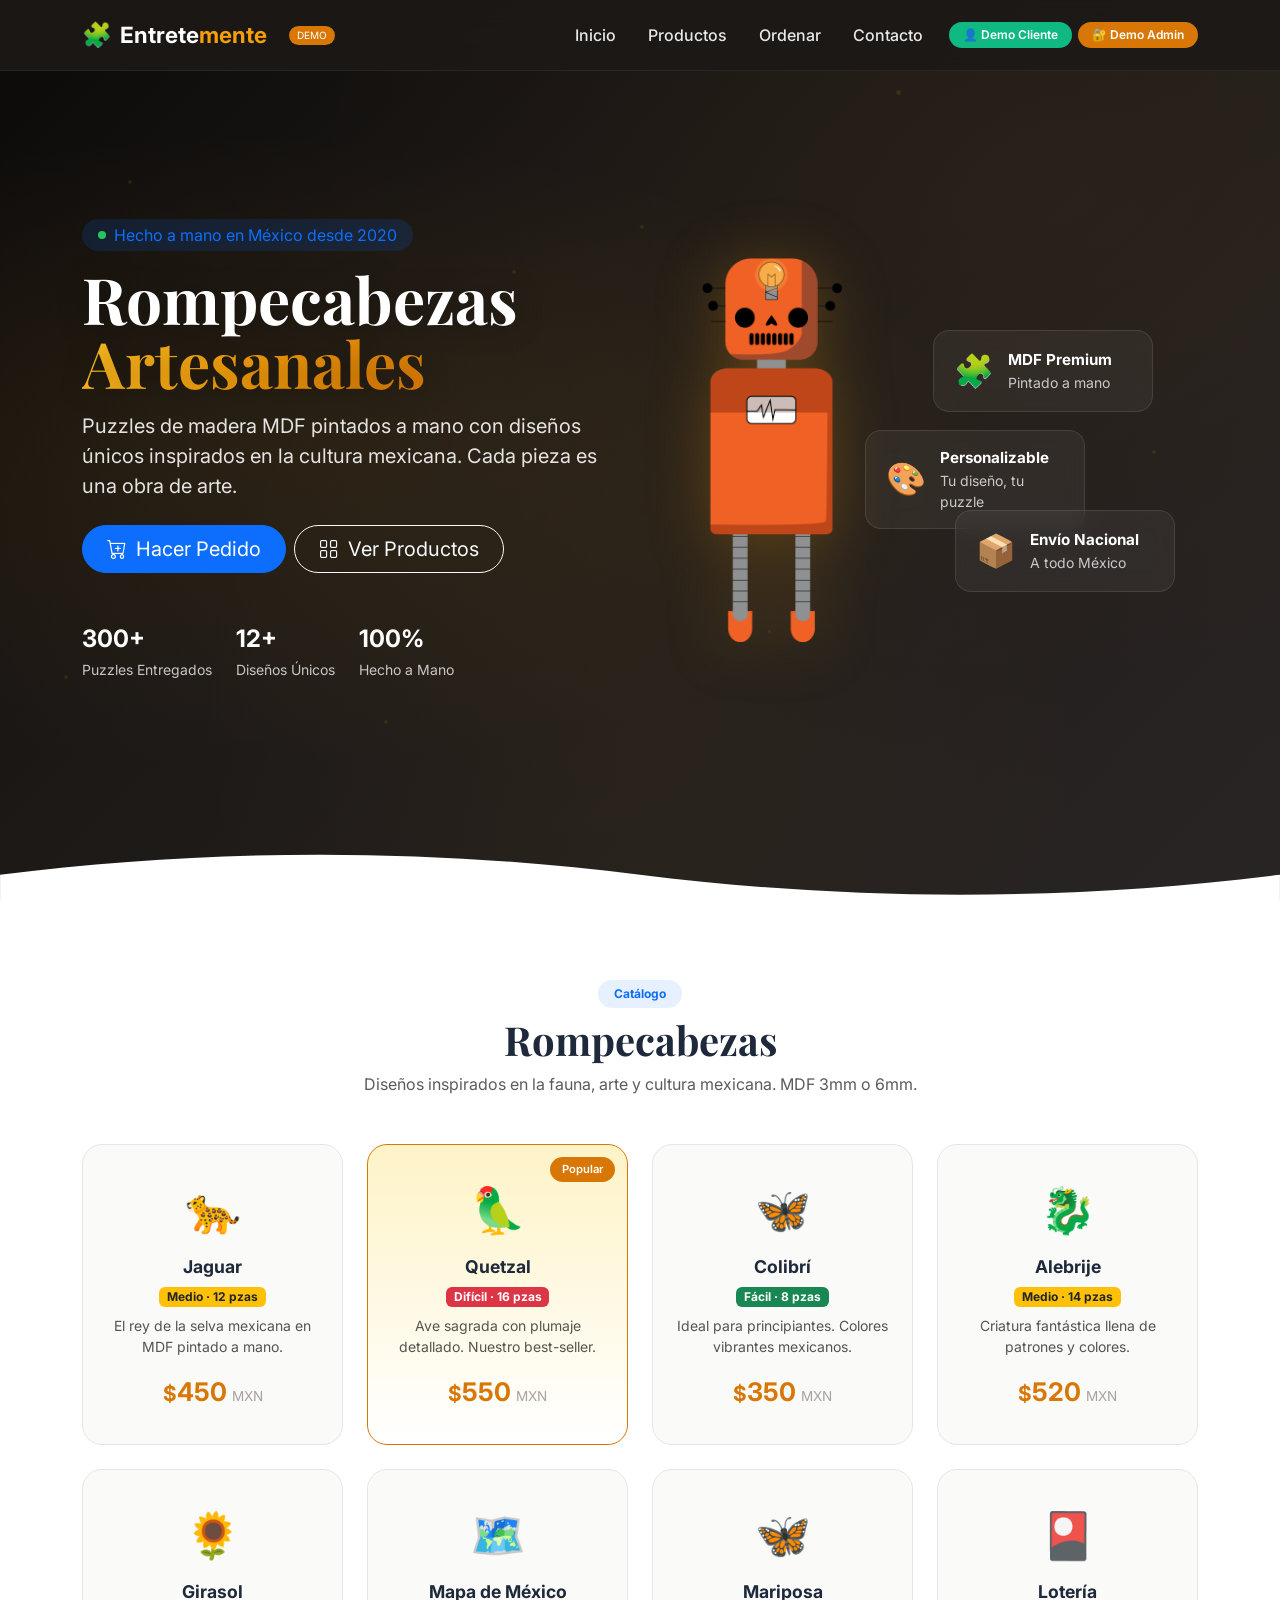
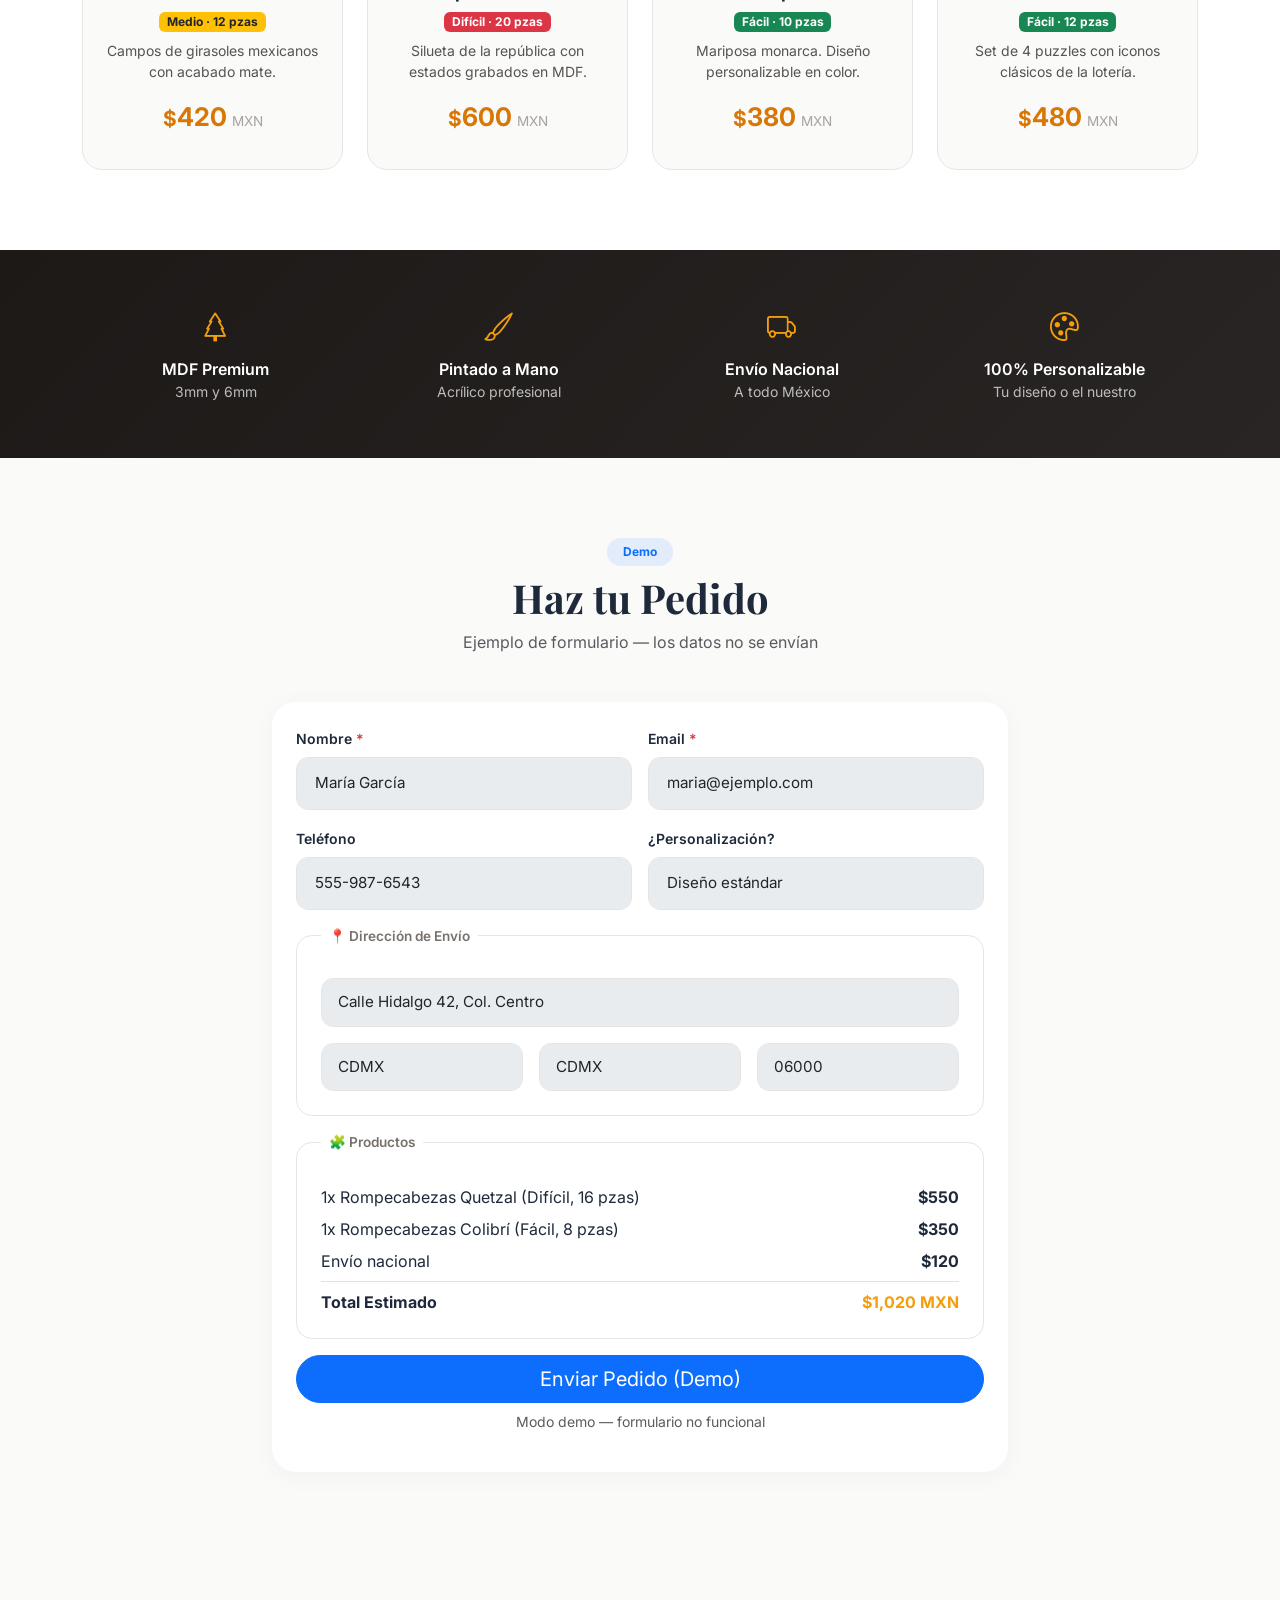
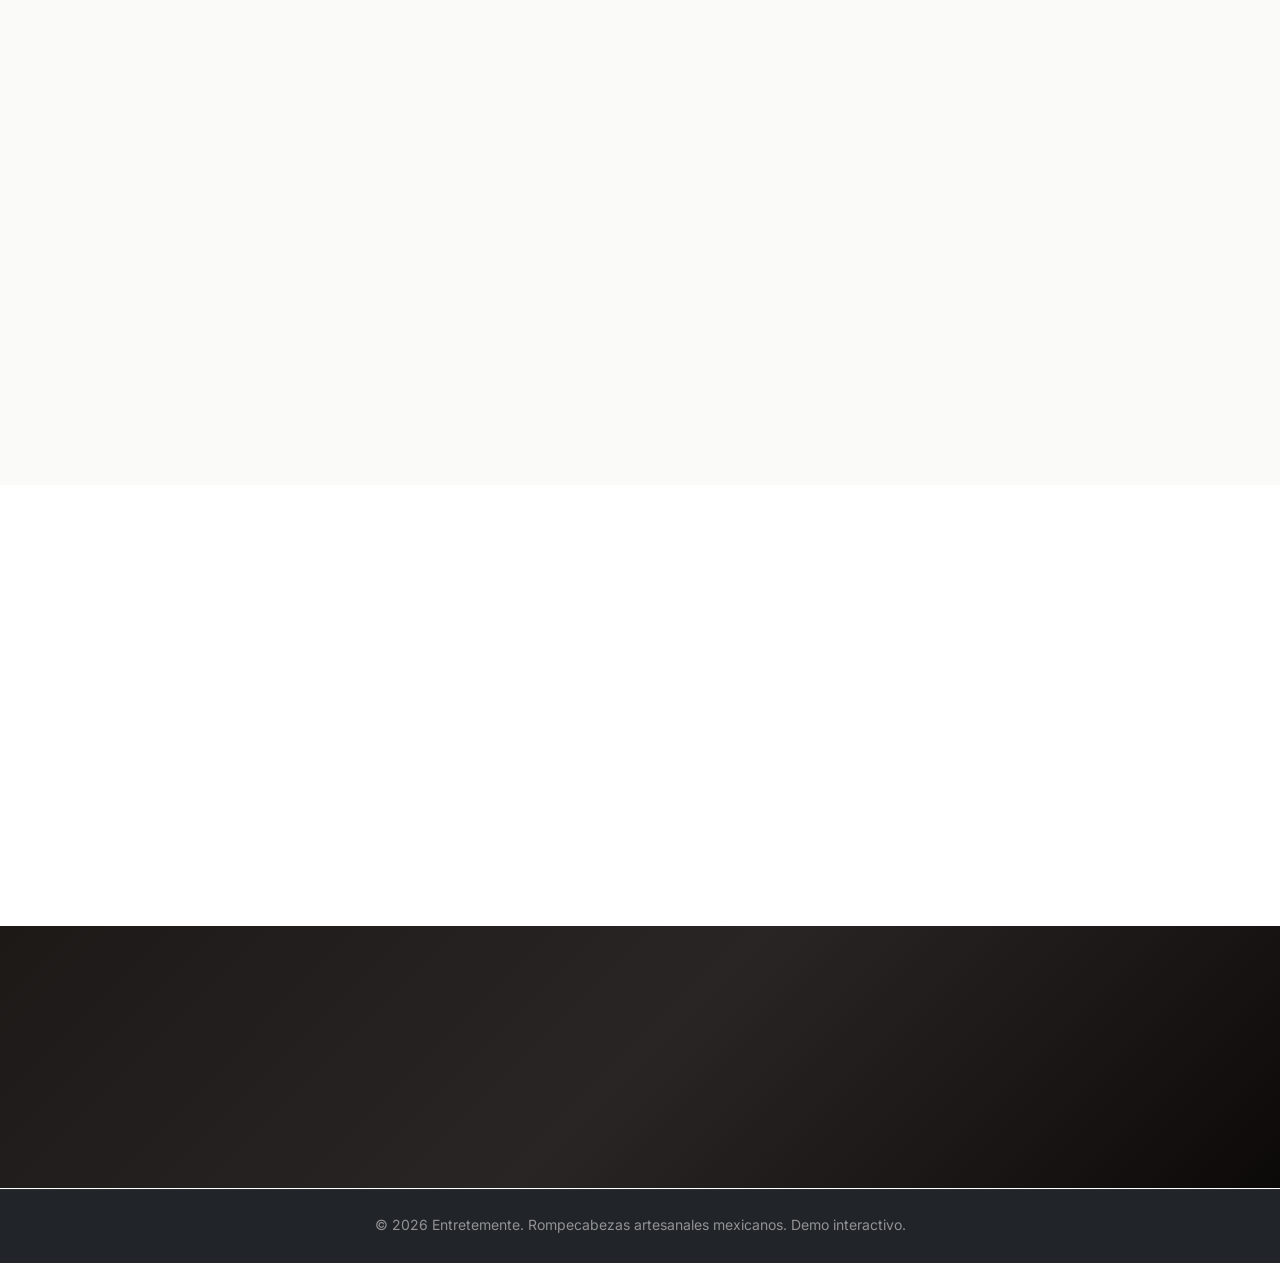
==== rafa-ecommerce/index.html @ 34a03cff "feat: add TonerPro + Entretemente static demos for client showcase" ====
<!DOCTYPE html>
<html lang="es">
<head>
  <meta charset="UTF-8">
  <meta name="viewport" content="width=device-width, initial-scale=1.0">
  <title>Entretemente — Rompecabezas Artesanales | Demo</title>
  <link rel="preconnect" href="https://fonts.googleapis.com">
  <link href="https://fonts.googleapis.com/css2?family=Inter:opsz@14..32&family=Playfair+Display:ital,wght@0,600;0,700;1,500&display=swap" rel="stylesheet">
  <link href="https://cdn.jsdelivr.net/npm/bootstrap@5.3.3/dist/css/bootstrap.min.css" rel="stylesheet">
  <link href="https://cdn.jsdelivr.net/npm/bootstrap-icons@1.11.3/font/bootstrap-icons.css" rel="stylesheet">
  <link rel="stylesheet" href="style.css">
  <style>
    .demo-btns { display: flex; gap: 6px; align-items: center; }
    .demo-btn { border: none; border-radius: 20px; padding: 4px 14px; font-size: 12px; font-weight: 600; cursor: pointer; transition: 0.2s; color: #fff; }
    .demo-btn-client { background: #10b981; } .demo-btn-client:hover { background: #059669; }
    .demo-btn-admin { background: #d97706; } .demo-btn-admin:hover { background: #b45309; }
    .demo-btn-out { background: #ef4444; } .demo-btn-out:hover { background: #dc2626; }
    #adminPanel { display: none; background: #292524; color: #e7e5e4; }
    body.show-admin #adminPanel { display: block; }
    body.show-admin .hero-section, body.show-admin .section-products, body.show-admin .features-banner,
    body.show-admin .section-order, body.show-admin .section-testimonials, body.show-admin .section-contact,
    body.show-admin .cta-banner { display: none; }
    .admin-stat { background: #1c1917; border-radius: 12px; padding: 20px; border: 1px solid #44403c; }
    .admin-stat .val { font-size: 24px; font-weight: 700; }
    .admin-stat .lbl { color: #a8a29e; font-size: 13px; }
    .demo-badge { background: #d97706; color: #fff; font-size: 10px; padding: 2px 8px; border-radius: 10px; margin-left: 6px; }
  </style>
</head>
<body>

<!-- ===== NAVBAR ===== -->
<nav class="navbar navbar-expand-lg navbar-dark fixed-top" id="mainNav">
  <div class="container">
    <a class="navbar-brand fw-bold fs-4 d-flex align-items-center gap-2" href="#home">
      <span class="brand-icon">🧩</span>
      <span class="brand-text">Entrete<span class="text-accent">mente</span></span>
    </a>
    <span class="demo-badge">DEMO</span>
    <button class="navbar-toggler border-0" type="button" data-bs-toggle="collapse" data-bs-target="#navMenu">
      <span class="navbar-toggler-icon"></span>
    </button>
    <div class="collapse navbar-collapse" id="navMenu">
      <ul class="navbar-nav ms-auto align-items-lg-center gap-1">
        <li class="nav-item"><a class="nav-link nav-link-custom" href="#home">Inicio</a></li>
        <li class="nav-item"><a class="nav-link nav-link-custom" href="#products">Productos</a></li>
        <li class="nav-item"><a class="nav-link nav-link-custom" href="#order">Ordenar</a></li>
        <li class="nav-item"><a class="nav-link nav-link-custom" href="#contact">Contacto</a></li>
        <li class="nav-item ms-lg-2">
          <div class="demo-btns" id="demoButtons">
            <button class="demo-btn demo-btn-client" onclick="loginDemo('cliente')">👤 Demo Cliente</button>
            <button class="demo-btn demo-btn-admin" onclick="loginDemo('admin')">🔐 Demo Admin</button>
          </div>
          <button class="demo-btn demo-btn-out d-none" id="logoutBtn" onclick="logoutDemo()">✕ Salir</button>
        </li>
      </ul>
    </div>
  </div>
</nav>

<!-- ===== HERO ===== -->
<section id="home" class="hero-section">
  <div class="hero-bg"><div class="hero-particles"><span></span><span></span><span></span><span></span><span></span><span></span><span></span><span></span><span></span><span></span></div></div>
  <div class="container position-relative" style="z-index:2;">
    <div class="row min-vh-100 align-items-center">
      <div class="col-lg-7 hero-text-col">
        <span class="badge bg-primary bg-opacity-15 text-primary rounded-pill px-3 py-2 mb-3 fs-6 fw-normal d-inline-flex align-items-center gap-2">
          <span class="hero-badge-dot"></span> Hecho a mano en México desde 2020
        </span>
        <h1 class="display-3 fw-bold lh-1 mb-3 hero-title">
          Rompecabezas<br>
          <span class="hero-highlight">Artesanales</span>
        </h1>
        <p class="fs-5 text-white-70 mb-4 col-lg-10 px-0 hero-sub">
          Puzzles de madera MDF pintados a mano con diseños únicos inspirados en la cultura mexicana. Cada pieza es una obra de arte.
        </p>
        <div class="d-flex flex-wrap gap-2">
          <a href="#order" class="btn btn-primary btn-lg rounded-pill px-4"><i class="bi bi-cart-plus me-1"></i> Hacer Pedido</a>
          <a href="#products" class="btn btn-outline-light btn-lg rounded-pill px-4"><i class="bi bi-grid me-1"></i> Ver Productos</a>
        </div>
        <div class="d-flex gap-4 mt-5 hero-stats">
          <div><span class="fw-bold fs-4 text-white">300+</span><br><span class="text-white-50 small">Puzzles Entregados</span></div>
          <div><span class="fw-bold fs-4 text-white">12+</span><br><span class="text-white-50 small">Diseños Únicos</span></div>
          <div><span class="fw-bold fs-4 text-white">100%</span><br><span class="text-white-50 small">Hecho a Mano</span></div>
        </div>
      </div>
      <div class="col-lg-5 d-none d-lg-block hero-visual-col">
        <div class="hero-visual">
          <div class="hero-card hero-card-1"><div class="hero-card-icon">🧩</div><div class="hero-card-text"><div class="fw-bold">MDF Premium</div><div class="small text-white-50">Pintado a mano</div></div></div>
          <div class="hero-card hero-card-2"><div class="hero-card-icon">🎨</div><div class="hero-card-text"><div class="fw-bold">Personalizable</div><div class="small text-white-50">Tu diseño, tu puzzle</div></div></div>
          <div class="hero-card hero-card-3"><div class="hero-card-icon">📦</div><div class="hero-card-text"><div class="fw-bold">Envío Nacional</div><div class="small text-white-50">A todo México</div></div></div>
          <div class="hero-mascot" id="heroMascot">
            <img src="mascot.png" alt="Mascot Entretemente" class="mascot-img">
          </div>
        </div>
      </div>
    </div>
  </div>
  <div class="hero-wave"><svg viewBox="0 0 1440 60" fill="none"><path d="M0 60V30C240 0 480 0 720 30C960 60 1200 60 1440 30V60H0Z" fill="white"/></svg></div>
</section>

<!-- ===== PRODUCTS ===== -->
<section id="products" class="section-products">
  <div class="container">
    <div class="text-center mb-5">
      <span class="badge bg-primary bg-opacity-10 text-primary rounded-pill px-3 py-2 mb-2">Catálogo</span>
      <h2 class="display-6 fw-bold">Rompecabezas</h2>
      <p class="text-muted col-lg-6 mx-auto">Diseños inspirados en la fauna, arte y cultura mexicana. MDF 3mm o 6mm.</p>
    </div>
    <div class="row g-4">
      <div class="col-sm-6 col-lg-3"><div class="product-card"><div class="product-icon-wrap">🐆</div><h5>Jaguar</h5><span class="badge bg-warning text-dark mb-2">Medio · 12 pzas</span><p class="text-muted small">El rey de la selva mexicana en MDF pintado a mano.</p><div class="product-price">$<span class="product-price-value">450</span> <span class="product-price-unit">MXN</span></div></div></div>
      <div class="col-sm-6 col-lg-3"><div class="product-card product-card-featured"><div class="product-badge-featured">Popular</div><div class="product-icon-wrap">🦜</div><h5>Quetzal</h5><span class="badge bg-danger mb-2">Difícil · 16 pzas</span><p class="text-muted small">Ave sagrada con plumaje detallado. Nuestro best-seller.</p><div class="product-price">$<span class="product-price-value">550</span> <span class="product-price-unit">MXN</span></div></div></div>
      <div class="col-sm-6 col-lg-3"><div class="product-card"><div class="product-icon-wrap">🦋</div><h5>Colibrí</h5><span class="badge bg-success mb-2">Fácil · 8 pzas</span><p class="text-muted small">Ideal para principiantes. Colores vibrantes mexicanos.</p><div class="product-price">$<span class="product-price-value">350</span> <span class="product-price-unit">MXN</span></div></div></div>
      <div class="col-sm-6 col-lg-3"><div class="product-card"><div class="product-icon-wrap">🐉</div><h5>Alebrije</h5><span class="badge bg-warning text-dark mb-2">Medio · 14 pzas</span><p class="text-muted small">Criatura fantástica llena de patrones y colores.</p><div class="product-price">$<span class="product-price-value">520</span> <span class="product-price-unit">MXN</span></div></div></div>
      <div class="col-sm-6 col-lg-3"><div class="product-card"><div class="product-icon-wrap">🌻</div><h5>Girasol</h5><span class="badge bg-warning text-dark mb-2">Medio · 12 pzas</span><p class="text-muted small">Campos de girasoles mexicanos con acabado mate.</p><div class="product-price">$<span class="product-price-value">420</span> <span class="product-price-unit">MXN</span></div></div></div>
      <div class="col-sm-6 col-lg-3"><div class="product-card"><div class="product-icon-wrap">🗺️</div><h5>Mapa de México</h5><span class="badge bg-danger mb-2">Difícil · 20 pzas</span><p class="text-muted small">Silueta de la república con estados grabados en MDF.</p><div class="product-price">$<span class="product-price-value">600</span> <span class="product-price-unit">MXN</span></div></div></div>
      <div class="col-sm-6 col-lg-3"><div class="product-card"><div class="product-icon-wrap">🦋</div><h5>Mariposa</h5><span class="badge bg-success mb-2">Fácil · 10 pzas</span><p class="text-muted small">Mariposa monarca. Diseño personalizable en color.</p><div class="product-price">$<span class="product-price-value">380</span> <span class="product-price-unit">MXN</span></div></div></div>
      <div class="col-sm-6 col-lg-3"><div class="product-card"><div class="product-icon-wrap">🎴</div><h5>Lotería</h5><span class="badge bg-success mb-2">Fácil · 12 pzas</span><p class="text-muted small">Set de 4 puzzles con iconos clásicos de la lotería.</p><div class="product-price">$<span class="product-price-value">480</span> <span class="product-price-unit">MXN</span></div></div></div>
    </div>
  </div>
</section>

<!-- ===== FEATURES ===== -->
<section class="features-banner">
  <div class="container">
    <div class="row g-3 justify-content-center">
      <div class="col-6 col-md-3"><div class="feature-item"><div class="feature-icon"><i class="bi bi-tree"></i></div><div class="fw-semibold">MDF Premium</div><div class="small text-white-50">3mm y 6mm</div></div></div>
      <div class="col-6 col-md-3"><div class="feature-item"><div class="feature-icon"><i class="bi bi-brush"></i></div><div class="fw-semibold">Pintado a Mano</div><div class="small text-white-50">Acrílico profesional</div></div></div>
      <div class="col-6 col-md-3"><div class="feature-item"><div class="feature-icon"><i class="bi bi-truck"></i></div><div class="fw-semibold">Envío Nacional</div><div class="small text-white-50">A todo México</div></div></div>
      <div class="col-6 col-md-3"><div class="feature-item"><div class="feature-icon"><i class="bi bi-palette"></i></div><div class="fw-semibold">100% Personalizable</div><div class="small text-white-50">Tu diseño o el nuestro</div></div></div>
    </div>
  </div>
</section>

<!-- ===== ORDER FORM (demo data) ===== -->
<section id="order" class="section-order">
  <div class="container">
    <div class="text-center mb-5">
      <span class="badge bg-primary bg-opacity-10 text-primary rounded-pill px-3 py-2 mb-2">Demo</span>
      <h2 class="display-6 fw-bold">Haz tu Pedido</h2>
      <p class="text-muted col-lg-6 mx-auto">Ejemplo de formulario — los datos no se envían</p>
    </div>
    <div class="row justify-content-center">
      <div class="col-lg-8">
        <div class="order-form-card p-4">
          <div class="row g-3 mb-3">
            <div class="col-md-6"><label class="form-label fw-semibold small">Nombre <span class="text-danger">*</span></label><input class="form-control form-control-lg" value="María García" disabled></div>
            <div class="col-md-6"><label class="form-label fw-semibold small">Email <span class="text-danger">*</span></label><input class="form-control form-control-lg" value="maria@ejemplo.com" disabled></div>
            <div class="col-md-6"><label class="form-label fw-semibold small">Teléfono</label><input class="form-control form-control-lg" value="555-987-6543" disabled></div>
            <div class="col-md-6"><label class="form-label fw-semibold small">¿Personalización?</label><input class="form-control form-control-lg" value="Diseño estándar" disabled></div>
          </div>
          <fieldset class="border rounded-4 p-3 p-md-4 mb-3">
            <legend class="float-none w-auto px-2 fw-semibold small">📍 Dirección de Envío</legend>
            <div class="row g-3">
              <div class="col-12"><input class="form-control" value="Calle Hidalgo 42, Col. Centro" disabled></div>
              <div class="col-md-4"><input class="form-control" value="CDMX" disabled></div>
              <div class="col-md-4"><input class="form-control" value="CDMX" disabled></div>
              <div class="col-md-4"><input class="form-control" value="06000" disabled></div>
            </div>
          </fieldset>
          <fieldset class="border rounded-4 p-3 p-md-4 mb-3">
            <legend class="float-none w-auto px-2 fw-semibold small">🧩 Productos</legend>
            <div class="d-flex justify-content-between mb-2"><span>1x Rompecabezas Quetzal (Difícil, 16 pzas)</span><strong>$550</strong></div>
            <div class="d-flex justify-content-between mb-2"><span>1x Rompecabezas Colibrí (Fácil, 8 pzas)</span><strong>$350</strong></div>
            <div class="d-flex justify-content-between mb-2"><span>Envío nacional</span><strong>$120</strong></div>
            <div class="border-top pt-2 d-flex justify-content-between fw-bold"><span>Total Estimado</span><span class="text-accent">$1,020 MXN</span></div>
          </fieldset>
          <button class="btn btn-primary btn-lg rounded-pill w-100" onclick="new bootstrap.Modal(document.getElementById('orderFlowModal')).show()">Enviar Pedido (Demo)</button>
          <p class="text-center text-muted small mt-2">Modo demo — formulario no funcional</p>
        </div>
      </div>
    </div>
  </div>
</section>

<!-- ===== TESTIMONIALS ===== -->
<section class="section-testimonials">
  <div class="container">
    <div class="text-center mb-5"><span class="badge bg-primary bg-opacity-10 text-primary rounded-pill px-3 py-2 mb-2">Testimonios</span><h2 class="display-6 fw-bold">Qué Dicen Nuestros Clientes</h2></div>
    <div class="row g-4 justify-content-center">
      <div class="col-md-6 col-lg-4"><div class="testimonial-card"><div class="stars">★★★★★</div><p class="mt-2 mb-3">"Le regalé el puzzle de Quetzal a mi sobrina y quedó fascinada. La calidad de la madera y la pintura es increíble."</p><div class="d-flex align-items-center gap-2"><div class="testimonial-avatar">AG</div><div><div class="fw-semibold small">Ana García</div><div class="text-muted small">Cliente desde 2023</div></div></div></div></div>
      <div class="col-md-6 col-lg-4"><div class="testimonial-card"><div class="stars">★★★★★</div><p class="mt-2 mb-3">"Encargué un diseño personalizado con el logo de mi negocio para un evento corporativo. ¡Quedó perfecto!"</p><div class="d-flex align-items-center gap-2"><div class="testimonial-avatar">RL</div><div><div class="fw-semibold small">Roberto López</div><div class="text-muted small">Cliente desde 2024</div></div></div></div></div>
      <div class="col-md-6 col-lg-4"><div class="testimonial-card"><div class="stars">★★★★★</div><p class="mt-2 mb-3">"El rompecabezas de Alebrije es una obra de arte. Lo tengo enmarcado en mi sala y todos preguntan dónde lo compré."</p><div class="d-flex align-items-center gap-2"><div class="testimonial-avatar">CM</div><div><div class="fw-semibold small">Carmen Morales</div><div class="text-muted small">Cliente desde 2023</div></div></div></div></div>
    </div>
  </div>
</section>

<!-- ===== CONTACT ===== -->
<section id="contact" class="section-contact">
  <div class="container">
    <div class="text-center mb-5"><span class="badge bg-primary bg-opacity-10 text-primary rounded-pill px-3 py-2 mb-2">Contacto</span><h2 class="display-6 fw-bold">Contáctanos</h2></div>
    <div class="row justify-content-center"><div class="col-auto">
      <div class="d-flex flex-wrap justify-content-center gap-4 gap-md-5">
        <div class="contact-item-card"><div class="contact-icon-wrap">📞</div><h6 class="text-muted small mb-0">WhatsApp</h6><p class="fw-semibold mb-0">+52 55 1234 5678</p></div>
        <div class="contact-item-card"><div class="contact-icon-wrap">✉️</div><h6 class="text-muted small mb-0">Email</h6><p class="fw-semibold mb-0">hola@entretemente.com</p></div>
        <div class="contact-item-card"><div class="contact-icon-wrap">📍</div><h6 class="text-muted small mb-0">Ubicación</h6><p class="fw-semibold mb-0">Ciudad de México, MX</p></div>
      </div>
    </div></div>
  </div>
</section>

<!-- ===== CTA ===== -->
<section class="cta-banner">
  <div class="container text-center">
    <h2 class="fw-bold text-white mb-2">¿Listo para tu rompecabezas?</h2>
    <p class="text-white-50 mb-4">Cada puzzle es único, hecho a mano con materiales premium. Elige tu diseño o crea uno personalizado.</p>
    <a href="#order" class="btn btn-primary btn-lg rounded-pill px-5 shadow-lg"><i class="bi bi-cart-plus me-1"></i> Hacer Pedido</a>
  </div>
</section>

<!-- ===== ADMIN PANEL (hidden by default) ===== -->
<div id="adminPanel">
  <div style="background:#1c1917;padding:12px 0;color:#fff">
    <div class="container d-flex justify-content-between align-items-center">
      <span><strong>🧩 Entretemente — Admin Panel</strong> <span class="demo-badge">Demo</span></span>
      <button class="demo-btn demo-btn-out" onclick="logoutDemo()">✕ Salir</button>
    </div>
  </div>
  <div class="container py-4">
    <div class="row g-3 mb-4">
      <div class="col-md-3"><div class="admin-stat"><div class="lbl">🧩 Pedidos Totales</div><div class="val">156</div></div></div>
      <div class="col-md-3"><div class="admin-stat"><div class="lbl">💰 Revenue</div><div class="val">$72,840</div></div></div>
      <div class="col-md-3"><div class="admin-stat"><div class="lbl">👥 Clientes</div><div class="val">63</div></div></div>
      <div class="col-md-3"><div class="admin-stat"><div class="lbl">⏳ Pendientes</div><div class="val">8</div></div></div>
    </div>
    <div class="table-responsive mb-4">
      <table class="table table-dark table-hover align-middle" style="--bs-table-bg:#292524;border-radius:12px;overflow:hidden">
        <thead><tr><th>ID</th><th>Cliente</th><th>Productos</th><th>Total</th><th>Estado</th><th>Asignado</th><th>Fecha</th><th></th></tr></thead>
        <tbody>
          <tr><td>#1056</td><td>María García</td><td>1x Quetzal, 1x Colibrí</td><td>$1,020</td><td><span class="badge bg-warning text-dark">Pendiente</span></td><td>—</td><td>9 Jun</td><td><div class="dropdown"><button class="btn btn-sm btn-outline-light rounded-pill dropdown-toggle" data-bs-toggle="dropdown">Acciones</button><ul class="dropdown-menu dropdown-menu-dark"><li><a class="dropdown-item" href="#" onclick="showAdminInfo('status')">Cambiar Estado</a></li><li><a class="dropdown-item" href="#" onclick="showAdminInfo('assign')">Asignar</a></li><li><a class="dropdown-item" href="#" onclick="showAdminInfo('notes')">Agregar Nota</a></li><li><a class="dropdown-item" href="#" onclick="showAdminInfo('priority')">Cambiar Prioridad</a></li></ul></div></td></tr>
          <tr><td>#1055</td><td>Roberto López</td><td>2x Alebrije personalizados</td><td>$1,240</td><td><span class="badge bg-info">Procesando</span></td><td>Arturo</td><td>8 Jun</td><td><div class="dropdown"><button class="btn btn-sm btn-outline-light rounded-pill dropdown-toggle" data-bs-toggle="dropdown">Acciones</button><ul class="dropdown-menu dropdown-menu-dark"><li><a class="dropdown-item" href="#" onclick="showAdminInfo('status')">Cambiar Estado</a></li><li><a class="dropdown-item" href="#" onclick="showAdminInfo('assign')">Reasignar</a></li><li><a class="dropdown-item" href="#" onclick="showAdminInfo('notes')">Agregar Nota</a></li></ul></div></td></tr>
          <tr><td>#1054</td><td>Carmen Morales</td><td>1x Mapa MX, 1x Lotería</td><td>$1,080</td><td><span class="badge bg-success">Completado</span></td><td>Arturo</td><td>5 Jun</td><td><button class="btn btn-sm btn-outline-light rounded-pill" onclick="showAdminInfo('view')">Ver</button></td></tr>
          <tr><td>#1053</td><td>Cliente Demo D</td><td>3x Colibrí (regalo corporativo)</td><td>$1,050</td><td><span class="badge bg-primary">Enviado</span></td><td>Lucía</td><td>4 Jun</td><td><button class="btn btn-sm btn-outline-light rounded-pill" onclick="showAdminInfo('view')">Ver</button></td></tr>
        </tbody>
      </table>
    </div>
    <div class="admin-stat mb-4"><h6>📝 Actividad Reciente</h6>
      <p class="text-secondary small mb-1">11:20 — Admin actualizó pedido #1056 a "Pendiente"</p>
      <p class="text-secondary small mb-1">10:45 — Arturo comenzó producción del Alebrije personalizado #1055</p>
      <p class="text-secondary small mb-1">09:15 — Nuevo pedido #1056: María García (1x Quetzal + 1x Colibrí)</p>
      <p class="text-secondary small mb-0">Ayer — #1054 completado y entregado a Carmen Morales</p>
    </div>

    <h6 class="mb-3 text-white-50">⚙️ Funcionalidades del Sistema</h6>
    <div class="row g-3 mb-3">
      <div class="col-md-3"><div class="admin-feat-card" onclick="showAdminFeature('products')"><div class="admin-feat-icon">🧩</div><div class="admin-feat-title">Catálogo de Productos</div><div class="admin-feat-desc">Crear, editar y eliminar productos. Cargar imágenes, definir precios, categorías, dificultad y stock.</div><span class="badge bg-primary bg-opacity-15 text-primary rounded-pill">Clic para detalles</span></div></div>
      <div class="col-md-3"><div class="admin-feat-card" onclick="showAdminFeature('custom')"><div class="admin-feat-icon">🎨</div><div class="admin-feat-title">Contenido Personalizado</div><div class="admin-feat-desc">Clientes suben sus imágenes, eligen colores y escriben instrucciones. Vista previa antes de producir.</div><span class="badge bg-primary bg-opacity-15 text-primary rounded-pill">Clic para detalles</span></div></div>
      <div class="col-md-3"><div class="admin-feat-card" onclick="showAdminFeature('supervisors')"><div class="admin-feat-icon">👥</div><div class="admin-feat-title">Supervisores y Staff</div><div class="admin-feat-desc">Crear cuentas de supervisor, asignar pedidos, ver métricas por artesano y gestionar permisos.</div><span class="badge bg-primary bg-opacity-15 text-primary rounded-pill">Clic para detalles</span></div></div>
      <div class="col-md-3"><div class="admin-feat-card" onclick="showAdminFeature('customers')"><div class="admin-feat-icon">👤</div><div class="admin-feat-title">Gestión de Clientes</div><div class="admin-feat-desc">Ver perfil completo, historial de pedidos, direcciones guardadas, notas internas por cliente.</div><span class="badge bg-primary bg-opacity-15 text-primary rounded-pill">Clic para detalles</span></div></div>
    </div>
  </div>
</div>

<!-- ===== FOOTER ===== -->
<footer class="bg-dark text-white-50 text-center py-4">
  <div class="container"><p class="mb-1 small">&copy; 2026 Entretemente. Rompecabezas artesanales mexicanos. Demo interactivo.</p></div>
</footer>

<!-- ===== MODALS ===== -->
<div class="modal fade" id="orderFlowModal" tabindex="-1">
  <div class="modal-dialog modal-dialog-centered"><div class="modal-content border-0 shadow-lg rounded-4">
    <div class="modal-header border-0"><h5 class="modal-title fw-bold">🧩 Flujo de Pedido</h5><button type="button" class="btn-close" data-bs-dismiss="modal"></button></div>
    <div class="modal-body">
      <div class="d-flex align-items-start gap-3 mb-3"><span class="badge bg-primary rounded-pill px-2">1</span><div><strong>Eliges tu diseño</strong><p class="text-muted small mb-0">Explora nuestro catálogo de rompecabezas o solicita un diseño personalizado con tu propia imagen o idea.</p></div></div>
      <div class="d-flex align-items-start gap-3 mb-3"><span class="badge bg-primary rounded-pill px-2">2</span><div><strong>Datos de envío</strong><p class="text-muted small mb-0">Ingresas tu dirección completa. Hacemos envíos a todo México con seguimiento.</p></div></div>
      <div class="d-flex align-items-start gap-3 mb-3"><span class="badge bg-primary rounded-pill px-2">3</span><div><strong>Producción artesanal</strong><p class="text-muted small mb-0">Cortamos, lijamos y pintamos a mano tu rompecabezas. Tiempo estimado: 3-5 días hábiles.</p></div></div>
      <div class="d-flex align-items-start gap-3 mb-3"><span class="badge bg-primary rounded-pill px-2">4</span><div><strong>Pago</strong><p class="text-muted small mb-0">Transferencia, depósito o pago contra entrega. Recibes comprobante por email.</p></div></div>
      <div class="d-flex align-items-start gap-3"><span class="badge bg-primary rounded-pill px-2">5</span><div><strong>Recibes tu puzzle</strong><p class="text-muted small mb-0">Empacado con cuidado. Recibes notificación de envío con número de rastreo.</p></div></div>
    </div>
    <div class="modal-footer border-0"><button class="btn btn-primary rounded-pill px-4" data-bs-dismiss="modal">Entendido</button></div>
  </div></div>
</div>

<div class="modal fade" id="adminActionModal" tabindex="-1">
  <div class="modal-dialog modal-dialog-centered"><div class="modal-content border-0 shadow-lg rounded-4">
    <div class="modal-header border-0"><h5 class="modal-title fw-bold" id="adminActionTitle">Acción</h5><button type="button" class="btn-close" data-bs-dismiss="modal"></button></div>
    <div class="modal-body" id="adminActionBody"></div>
    <div class="modal-footer border-0"><button class="btn btn-primary rounded-pill px-4" data-bs-dismiss="modal">Entendido</button></div>
  </div></div>
</div>

<div class="modal fade" id="adminFeatureModal" tabindex="-1">
  <div class="modal-dialog modal-dialog-centered modal-lg"><div class="modal-content border-0 shadow-lg rounded-4">
    <div class="modal-header border-0"><h5 class="modal-title fw-bold" id="adminFeatureTitle"></h5><button type="button" class="btn-close" data-bs-dismiss="modal"></button></div>
    <div class="modal-body" id="adminFeatureBody"></div>
    <div class="modal-footer border-0"><button class="btn btn-primary rounded-pill px-4" data-bs-dismiss="modal">Entendido</button></div>
  </div></div>
</div>

<script src="https://cdn.jsdelivr.net/npm/bootstrap@5.3.3/dist/js/bootstrap.bundle.min.js"></script>
<script>
function loginDemo(role) {
  if (role === 'admin') { document.body.classList.add('show-admin'); }
  document.getElementById('demoButtons').classList.add('d-none');
  document.getElementById('logoutBtn').classList.remove('d-none');
}
function logoutDemo() {
  document.body.classList.remove('show-admin');
  document.getElementById('demoButtons').classList.remove('d-none');
  document.getElementById('logoutBtn').classList.add('d-none');
}
function showAdminInfo(action) {
  const t = document.getElementById('adminActionTitle');
  const b = document.getElementById('adminActionBody');
  const info = {
    status: { title: 'Cambiar Estado', body: '<p>Flujo de estados del pedido:</p><div class="d-flex gap-2 mb-2 flex-wrap"><span class="badge bg-warning text-dark">Pendiente</span> → <span class="badge bg-info">Procesando</span> → <span class="badge bg-primary">Enviado</span> → <span class="badge bg-success">Completado</span></div><p class="text-muted small">Solo admin y el artesano asignado pueden cambiar el estado. Cada cambio queda registrado en las notas del pedido.</p><p class="text-muted small mb-0"><strong>Cancelado:</strong> solo admin puede cancelar. Pedidos completados no se pueden modificar.</p>' },
    assign: { title: 'Asignar Pedido', body: '<p class="text-muted small">El admin asigna cada pedido a un artesano del equipo.</p><p class="text-muted small">Cada artesano solo ve y gestiona los pedidos que tiene asignados. El admin puede reasignar en cualquier momento.</p><p class="text-muted small mb-0"><strong>Auto-asignación:</strong> cuando un artesano cambia un pedido de Pendiente a Procesando, se le asigna automáticamente.</p>' },
    notes: { title: 'Notas Internas', body: '<p class="text-muted small">Las notas son visibles solo para admin y artesanos. El cliente no las ve.</p><p class="text-muted small">Cada acción (cambio de estado, asignación, prioridad) genera una nota automática con fecha, hora y usuario.</p><p class="text-muted small mb-0">Se pueden agregar notas manuales: "cliente pidió cambio de color", "usar MDF 6mm en vez de 3mm", "entregar antes del viernes".</p>' },
    priority: { title: 'Prioridad', body: '<div class="d-flex gap-2 mb-2"><span class="badge bg-success">Normal</span> <span class="badge bg-warning text-dark">Importante</span> <span class="badge bg-danger">Urgente</span></div><p class="text-muted small">El admin o artesano pueden cambiar la prioridad. Los pedidos urgentes aparecen primero en el dashboard.</p><p class="text-muted small mb-0">La prioridad ayuda a organizar la producción. No afecta al cliente.</p>' },
    view: { title: 'Ver Pedido', body: '<p class="text-muted small">Vista completa del pedido: datos del cliente, dirección de envío, productos, total, historial de estados y notas internas.</p><p class="text-muted small">Desde aquí se puede cambiar estado, asignar, agregar notas y cambiar prioridad.</p><p class="text-muted small mb-0"><strong>Pedidos completados:</strong> solo lectura. No se pueden modificar.</p>' },
  }[action];
  if (t && b && info) { t.textContent = info.title; b.innerHTML = info.body; new bootstrap.Modal(document.getElementById('adminActionModal')).show(); }
}
function showAdminFeature(feature) {
  const t = document.getElementById('adminFeatureTitle');
  const b = document.getElementById('adminFeatureBody');
  const data = {
    products: { title: '🧩 Catálogo de Productos', body: '<p class="fw-semibold">Gestión completa del catálogo desde el panel admin.</p><div class="d-flex align-items-start gap-3 mb-3"><span class="badge bg-primary rounded-pill px-2">1</span><div><strong>Crear producto</strong><p class="text-muted small mb-0">Nombre, descripción, categoría, precio, dificultad, número de piezas, dimensiones y material. Subida de imagen con preview instantáneo.</p></div></div><div class="d-flex align-items-start gap-3 mb-3"><span class="badge bg-primary rounded-pill px-2">2</span><div><strong>Editar y actualizar</strong><p class="text-muted small mb-0">Modifica cualquier campo en cualquier momento. Cambia imágenes, precios o descripciones. Los cambios se reflejan al instante en la tienda.</p></div></div><div class="d-flex align-items-start gap-3 mb-3"><span class="badge bg-primary rounded-pill px-2">3</span><div><strong>Gestionar stock</strong><p class="text-muted small mb-0">Control de inventario con alertas de stock bajo. Marca productos como agotados o destacados. Los clientes solo ven productos disponibles.</p></div></div><div class="d-flex align-items-start gap-3"><span class="badge bg-primary rounded-pill px-2">4</span><div><strong>Organizar catálogo</strong><p class="text-muted small mb-0">Categorías personalizables (fauna, arte, educativos, naturaleza). Filtros por dificultad y precio. Productos destacados aparecen primero.</p></div></div>' },
    custom: { title: '🎨 Contenido Personalizado', body: '<p class="fw-semibold">Los clientes pueden encargar rompecabezas totalmente personalizados.</p><div class="d-flex align-items-start gap-3 mb-3"><span class="badge bg-primary rounded-pill px-2">1</span><div><strong>Subida de imágenes</strong><p class="text-muted small mb-0">El cliente sube su propia imagen (foto, logo, ilustración). Formatos: JPG, PNG, WebP. Vista previa automática con dimensiones del puzzle.</p></div></div><div class="d-flex align-items-start gap-3 mb-3"><span class="badge bg-primary rounded-pill px-2">2</span><div><strong>Instrucciones personalizadas</strong><p class="text-muted small mb-0">Campo de texto libre: "quiero fondo azul marino con detalles dorados", "solo la silueta del perro", "agregar texto: Felicidades Mamá".</p></div></div><div class="d-flex align-items-start gap-3 mb-3"><span class="badge bg-primary rounded-pill px-2">3</span><div><strong>Revisión y aprobación</strong><p class="text-muted small mb-0">El artesano revisa la imagen y las instrucciones. Puede aprobar, solicitar cambios o rechazar si la calidad de imagen no es suficiente.</p></div></div><div class="d-flex align-items-start gap-3"><span class="badge bg-primary rounded-pill px-2">4</span><div><strong>Producción</strong><p class="text-muted small mb-0">Una vez aprobado, el diseño se adapta al formato del puzzle. El cliente recibe una notificación cuando entra a producción.</p></div></div>' },
    supervisors: { title: '👥 Supervisores y Staff', body: '<p class="fw-semibold">Sistema de delegación con roles y permisos.</p><div class="d-flex align-items-start gap-3 mb-3"><span class="badge bg-primary rounded-pill px-2">1</span><div><strong>Crear supervisores</strong><p class="text-muted small mb-0">El admin crea cuentas para artesanos y supervisores. Cada uno recibe acceso con email y contraseña. Rol "supervisor": acceso al panel de pedidos asignados.</p></div></div><div class="d-flex align-items-start gap-3 mb-3"><span class="badge bg-primary rounded-pill px-2">2</span><div><strong>Asignar pedidos</strong><p class="text-muted small mb-0">Cada pedido se asigna a un artesano específico. Auto-asignación: al cambiar un pedido a "Procesando", se asigna automáticamente al supervisor que hizo el cambio.</p></div></div><div class="d-flex align-items-start gap-3 mb-3"><span class="badge bg-primary rounded-pill px-2">3</span><div><strong>Métricas por artesano</strong><p class="text-muted small mb-0">Dashboard con pedidos completados, en proceso, tiempo promedio de entrega y revenue generado por cada miembro del equipo.</p></div></div><div class="d-flex align-items-start gap-3"><span class="badge bg-primary rounded-pill px-2">4</span><div><strong>Control de acceso</strong><p class="text-muted small mb-0">Los supervisores solo ven pedidos asignados a ellos. No pueden ver clientes, finanzas ni otros supervisores. El admin tiene acceso total.</p></div></div>' },
    customers: { title: '👤 Gestión de Clientes', body: '<p class="fw-semibold">Perfil completo de cada cliente con historial y datos de contacto.</p><div class="d-flex align-items-start gap-3 mb-3"><span class="badge bg-primary rounded-pill px-2">1</span><div><strong>Ficha del cliente</strong><p class="text-muted small mb-0">Nombre, email, teléfono, fecha de registro. Múltiples direcciones guardadas (casa, oficina, regalo). Notas internas visibles solo para admin.</p></div></div><div class="d-flex align-items-start gap-3 mb-3"><span class="badge bg-primary rounded-pill px-2">2</span><div><strong>Historial de pedidos</strong><p class="text-muted small mb-0">Todos los pedidos del cliente con estados, fechas, productos, totales y artesano asignado. Búsqueda y filtros por fecha o estado.</p></div></div><div class="d-flex align-items-start gap-3 mb-3"><span class="badge bg-primary rounded-pill px-2">3</span><div><strong>Pedidos recurrentes</strong><p class="text-muted small mb-0">Detecta clientes frecuentes. El admin puede aplicar descuentos por volumen o fidelidad. Sugerencias de productos basadas en compras anteriores.</p></div></div><div class="d-flex align-items-start gap-3"><span class="badge bg-primary rounded-pill px-2">4</span><div><strong>Comunicación</strong><p class="text-muted small mb-0">El cliente recibe confirmación por email al crear el pedido. Notificaciones en cada cambio de estado. Puede ver sus pedidos desde "Mis Pedidos" en la tienda.</p></div></div>' }
  };
  const info = data[feature];
  if (t && b && info) { t.textContent = info.title; b.innerHTML = info.body; new bootstrap.Modal(document.getElementById('adminFeatureModal')).show(); }
}
// Navbar scroll
window.addEventListener('scroll', () => {
  document.getElementById('mainNav').classList.toggle('navbar-scrolled', window.scrollY > 60);
});
// Nav links: auto-logout when in admin view so sections are visible
document.querySelectorAll('.nav-link-custom').forEach(function(link) {
  link.addEventListener('click', function(e) {
    if (document.body.classList.contains('show-admin')) {
      logoutDemo();
      setTimeout(function() {
        var target = document.querySelector(link.getAttribute('href'));
        if (target) target.scrollIntoView({ behavior: 'smooth' });
      }, 50);
    }
  });
});
// Hero parallax
(function() {
  const v = document.querySelector('.hero-visual');
  if (!v) return;
  const c = v.querySelectorAll('.hero-card');
  v.addEventListener('mousemove', e => {
    const r = v.getBoundingClientRect();
    const dx = (e.clientX - (r.left + r.width / 2)) / r.width;
    const dy = (e.clientY - (r.top + r.height / 2)) / r.height;
    c.forEach((card, i) => { const f = 8 + i * 4; card.style.setProperty('--mx', `${dx * f}px`); card.style.setProperty('--my', `${dy * f}px`); });
  });
  v.addEventListener('mouseleave', () => c.forEach(card => { card.style.setProperty('--mx', '0px'); card.style.setProperty('--my', '0px'); }));
})();
</script>
</body>
</html>
---- rafa-ecommerce/style.css ----
/* ============================================================
   ENTRETEMENTE — Rompecabezas Artesanales | Complete Styles
   ============================================================ */

:root {
  --primary: #d97706;
  --primary-dark: #b45309;
  --primary-light: #fef3c7;
  --primary-glow: rgba(217,119,6,0.2);
  --accent: #f59e0b;
  --dark: #1c1917;
  --darker: #0c0a09;
}

* { margin: 0; padding: 0; box-sizing: border-box; }

html { scroll-behavior: smooth; }

body {
  font-family: 'Inter', sans-serif;
  color: #1e293b;
  background: #ffffff;
  overflow-x: hidden;
}

h1, h2, h3, .display-6, .hero-title {
  font-family: 'Playfair Display', serif;
}

.text-accent { color: var(--accent) !important; }
.bg-opacity-15 { --bs-bg-opacity: 0.15; }

/* ==============================
   NAVBAR
   ============================== */
#mainNav {
  background: rgba(28,25,23,0.9);
  backdrop-filter: blur(14px);
  -webkit-backdrop-filter: blur(14px);
  border-bottom: 1px solid rgba(255,255,255,0.06);
  transition: box-shadow .3s, padding .3s;
  padding: 12px 0;
}

#mainNav.navbar-scrolled {
  box-shadow: 0 4px 30px rgba(0,0,0,0.4);
  padding: 8px 0;
}

.brand-text { font-size: 1.4rem; transition: letter-spacing .3s; }
.brand-text:hover { letter-spacing: 0.5px; }
.brand-icon { display: inline-block; transition: transform .3s; }
.brand-icon:hover { transform: rotate(-10deg) scale(1.1); }

.nav-link-custom {
  position: relative;
  color: rgba(255,255,255,0.9) !important;
  font-weight: 500;
  padding: 6px 14px !important;
  border-radius: 8px;
  transition: all .25s;
}

.nav-link-custom::after {
  content: '';
  position: absolute;
  bottom: 2px;
  left: 50%;
  transform: translateX(-50%) scaleX(0);
  width: 60%;
  height: 2px;
  background: var(--accent);
  border-radius: 2px;
  transition: transform .25s;
}

.nav-link-custom:hover {
  color: white !important;
  background: rgba(255,255,255,0.06);
}

.nav-link-custom:hover::after {
  transform: translateX(-50%) scaleX(1);
}

/* ==============================
   HERO
   ============================== */
.hero-section {
  position: relative;
  background: linear-gradient(135deg, var(--darker) 0%, var(--dark) 40%, #292524 100%);
  overflow: hidden;
  min-height: 100vh;
  display: flex;
  align-items: center;
}

.hero-bg {
  position: absolute;
  inset: 0;
  background:
    radial-gradient(ellipse at 20% 50%, rgba(245,158,11,0.08) 0%, transparent 50%),
    radial-gradient(ellipse at 80% 20%, rgba(217,119,6,0.05) 0%, transparent 50%),
    radial-gradient(ellipse at 50% 80%, rgba(245,158,11,0.04) 0%, transparent 50%);
}

.hero-particles {
  position: absolute;
  inset: 0;
  overflow: hidden;
}

.hero-particles span {
  position: absolute;
  width: 4px;
  height: 4px;
  background: rgba(245,158,11,0.12);
  border-radius: 50%;
  animation: float 20s infinite;
  will-change: transform;
  pointer-events: none;
}

.hero-particles span:nth-child(1) { top: 20%; left: 10%; animation-delay: 0s; animation-duration: 18s; }
.hero-particles span:nth-child(2) { top: 60%; left: 20%; animation-delay: 2s; animation-duration: 22s; width: 6px; height: 6px; }
.hero-particles span:nth-child(3) { top: 30%; left: 40%; animation-delay: 4s; animation-duration: 16s; }
.hero-particles span:nth-child(4) { top: 70%; left: 60%; animation-delay: 1s; animation-duration: 20s; width: 3px; height: 3px; }
.hero-particles span:nth-child(5) { top: 40%; left: 80%; animation-delay: 3s; animation-duration: 24s; }
.hero-particles span:nth-child(6) { top: 10%; left: 70%; animation-delay: 5s; animation-duration: 19s; width: 5px; height: 5px; }
.hero-particles span:nth-child(7) { top: 80%; left: 30%; animation-delay: 6s; animation-duration: 21s; }
.hero-particles span:nth-child(8) { top: 50%; left: 90%; animation-delay: 2.5s; animation-duration: 17s; }
.hero-particles span:nth-child(9) { top: 25%; left: 50%; animation-delay: 4.5s; animation-duration: 23s; }
.hero-particles span:nth-child(10) { top: 75%; left: 5%; animation-delay: 3.5s; animation-duration: 20s; }

@keyframes float {
  0%, 100% { transform: translateY(0) scale(1); opacity: 0.4; }
  25% { transform: translateY(-30px) scale(1.2); opacity: 0.8; }
  50% { transform: translateY(-60px) scale(0.8); opacity: 0.3; }
  75% { transform: translateY(-20px) scale(1.1); opacity: 0.6; }
}

.hero-badge-dot {
  width: 8px;
  height: 8px;
  background: #22c55e;
  border-radius: 50%;
  display: inline-block;
  animation: pulse-dot 2s infinite;
}

@keyframes pulse-dot {
  0%, 100% { opacity: 1; transform: scale(1); }
  50% { opacity: 0.5; transform: scale(1.3); }
}

.hero-title {
  animation: fadeUp 0.8s ease;
  color: #ffffff;
  text-shadow: 0 2px 30px rgba(0,0,0,0.3);
}
.hero-highlight {
  background: linear-gradient(135deg, #fbbf24, #f59e0b, #d97706);
  -webkit-background-clip: text;
  -webkit-text-fill-color: transparent;
  background-clip: text;
}

.hero-sub { animation: fadeUp 0.8s ease 0.15s both; }
.hero-stats { animation: fadeUp 0.8s ease 0.5s both; }
.hero-stats .text-white-50 { color: rgba(255,255,255,0.75) !important; }

@keyframes fadeUp {
  from { opacity: 0; transform: translateY(20px); }
  to { opacity: 1; transform: translateY(0); }
}

.text-white-70 { color: rgba(255,255,255,0.88); }

/* Hero visual cards */
.hero-visual { position: relative; min-height: 400px; }

.hero-mascot {
  position: absolute;
  bottom: 2%;
  left: -10%;
  animation: mascotFloat 4s ease-in-out infinite;
  filter: drop-shadow(0 4px 30px rgba(245,158,11,0.25));
  z-index: 3;
  pointer-events: none;
}

.mascot-img {
  width: 140px;
  height: auto;
}

@keyframes mascotFloat {
  0%, 100% { transform: translateY(0) rotate(-1deg); }
  50% { transform: translateY(-18px) rotate(2deg); }
}

.mascot-blink {
  animation: blink 3s infinite;
}

@keyframes blink {
  0%, 45%, 55%, 100% { opacity: 1; }
  50% { opacity: 0.2; }
}

.hero-card {
  position: absolute;
  background: rgba(255,255,255,0.05);
  backdrop-filter: blur(10px);
  border: 1px solid rgba(255,255,255,0.1);
  border-radius: 16px;
  padding: 16px 20px;
  display: flex;
  align-items: center;
  gap: 14px;
  animation: floatCard 3s ease-in-out infinite;
  transition: transform .15s, border-color .15s;
  will-change: transform;
  cursor: default;
}

.hero-card:hover {
  border-color: rgba(245,158,11,0.5);
  transform: scale(1.12) translateY(-4px) translate(var(--mx, 0px), var(--my, 0px)) !important;
}

.hero-card-1 { top: 20%; right: 10%; animation-delay: 0s; width: 220px; }
.hero-card-2 { top: 45%; right: 25%; animation-delay: 1s; width: 220px; }
.hero-card-3 { top: 65%; right: 5%; animation-delay: 2s; width: 220px; }

.hero-card-icon { font-size: 2rem; }
.hero-card .text-white-50 { color: rgba(255,255,255,0.75) !important; }
.hero-card .fw-bold { color: white; font-size: 0.95rem; }

@keyframes floatCard {
  0%, 100% { transform: translateY(0); }
  50% { transform: translateY(-20px); }
}

/* Wave separator */
.hero-wave {
  position: absolute;
  bottom: -1px;
  left: 0;
  right: 0;
  line-height: 0;
}

.hero-wave svg { display: block; width: 100%; height: auto; }

/* ==============================
   PRODUCTS
   ============================== */
.section-products { padding: 80px 0; background: white; }

.product-card {
  background: #fafaf9;
  border: 1px solid #e7e5e4;
  border-radius: 20px;
  padding: 32px 24px;
  text-align: center;
  position: relative;
  transition: all .25s cubic-bezier(.4,0,.2,1);
  overflow: hidden;
  will-change: transform;
}

.product-card::before {
  content: '';
  position: absolute;
  top: 0;
  left: 0;
  right: 0;
  height: 3px;
  background: linear-gradient(90deg, transparent, var(--primary), transparent);
  transform: translateX(-100%);
  transition: transform .5s;
}

.product-card:hover {
  transform: translateY(-8px);
  box-shadow: 0 20px 60px rgba(0,0,0,0.08);
  border-color: var(--primary-light);
}

.product-card:hover::before {
  transform: translateX(100%);
}

.product-card-featured {
  border-color: var(--primary);
  background: linear-gradient(180deg, var(--primary-light) 0%, white 100%);
}

.product-badge-featured {
  position: absolute;
  top: 12px;
  right: 12px;
  background: var(--primary);
  color: white;
  font-size: 0.7rem;
  font-weight: 600;
  padding: 4px 12px;
  border-radius: 20px;
}

.product-icon-wrap {
  font-size: 2.8rem;
  margin-bottom: 12px;
  transition: transform .3s;
}

.product-card:hover .product-icon-wrap {
  transform: scale(1.15) rotate(-5deg);
}

.product-card p { color: #57534e !important; }

.product-card h5 {
  font-weight: 700;
  font-size: 1.1rem;
  margin-bottom: 6px;
}

.product-price { font-size: 1.3rem; font-weight: 700; color: var(--primary); margin-top: 8px; }
.product-price-value { font-size: 1.6rem; }
.product-price-unit { font-size: 0.85rem; font-weight: 400; color: #a8a29e; }

/* ==============================
   FEATURES BANNER
   ============================== */
.features-banner {
  background: linear-gradient(135deg, var(--dark), #292524);
  padding: 40px 0;
}

.feature-item {
  text-align: center;
  color: white;
  padding: 16px;
  border-radius: 16px;
  transition: all .3s;
}

.feature-item:hover {
  background: rgba(255,255,255,0.05);
  transform: translateY(-4px);
}

.feature-icon {
  font-size: 1.8rem;
  margin-bottom: 8px;
  color: var(--accent);
}

.features-banner .text-white-50 { color: rgba(255,255,255,0.7) !important; }

/* ==============================
   ORDER FORM
   ============================== */
.section-order { padding: 80px 0; background: #fafaf9; }

.order-form-card {
  background: white;
  padding: 40px;
  border-radius: 24px;
  box-shadow: 0 4px 24px rgba(0,0,0,0.04);
  transition: box-shadow .3s;
}

.order-form-card:focus-within {
  box-shadow: 0 8px 40px rgba(217,119,6,0.06);
}

.order-form-card .form-control,
.order-form-card .form-select {
  border: 1.5px solid #e7e5e4;
  border-radius: 12px;
  padding: 12px 16px;
  font-size: 0.95rem;
  transition: all .25s;
}

.order-form-card .form-control:focus,
.order-form-card .form-select:focus {
  border-color: var(--primary);
  box-shadow: 0 0 0 4px var(--primary-glow);
}

.order-form-card .form-control-lg { padding: 14px 18px; }

.order-form-card fieldset { border-color: #e7e5e4 !important; }
.order-form-card legend { font-size: 0.85rem; color: #78716c; }

/* ==============================
   TESTIMONIALS
   ============================== */
.section-testimonials { padding: 80px 0; background: #fafaf9; content-visibility: auto; contain-intrinsic-size: 400px; }

.testimonial-card {
  background: white;
  border: 1px solid #e7e5e4;
  border-radius: 20px;
  padding: 28px;
  transition: all .3s;
}

.testimonial-card:hover {
  transform: translateY(-4px);
  box-shadow: 0 12px 40px rgba(0,0,0,0.06);
  border-color: var(--primary-light);
}

.stars { color: var(--accent); font-size: 0.9rem; letter-spacing: 2px; }

.testimonial-avatar {
  width: 40px;
  height: 40px;
  border-radius: 50%;
  background: var(--primary-light);
  color: var(--primary);
  display: flex;
  align-items: center;
  justify-content: center;
  font-weight: 700;
  font-size: 0.85rem;
}

/* ==============================
   CONTACT
   ============================== */
.section-contact { padding: 80px 0; background: white; content-visibility: auto; contain-intrinsic-size: 300px; }

.contact-item-card {
  text-align: center;
  padding: 24px 32px;
  border-radius: 16px;
  transition: all .3s;
  min-width: 160px;
}

.contact-item-card:hover {
  background: #fafaf9;
  transform: translateY(-4px);
}

.contact-icon-wrap {
  font-size: 2rem;
  margin-bottom: 12px;
  transition: transform .3s;
}

.contact-item-card:hover .contact-icon-wrap {
  transform: scale(1.15);
}

/* ==============================
   CTA BANNER
   ============================== */
.cta-banner {
  background: linear-gradient(135deg, var(--dark), #292524, var(--darker));
  padding: 60px 0;
  content-visibility: auto;
  contain-intrinsic-size: 200px;
}

/* Admin feature cards */
.admin-feat-card {
  background: #1c1917;
  border: 1px solid #44403c;
  border-radius: 16px;
  padding: 24px;
  cursor: pointer;
  transition: all .3s;
  height: 100%;
}

.admin-feat-card:hover {
  background: #292524;
  border-color: var(--primary);
  transform: translateY(-4px);
  box-shadow: 0 8px 30px rgba(217,119,6,0.15);
}

.admin-feat-icon {
  font-size: 2rem;
  margin-bottom: 12px;
}

.admin-feat-title {
  font-weight: 700;
  font-size: 1rem;
  margin-bottom: 8px;
  color: #f5f5f4;
}

.admin-feat-desc {
  color: #a8a29e;
  font-size: 0.85rem;
  line-height: 1.5;
  margin-bottom: 12px;
}

.admin-feat-card .badge {
  font-size: 0.7rem;
  transition: all .2s;
}

.admin-feat-card:hover .badge {
  background: var(--primary) !important;
  color: #fff !important;
}

/* ==============================
   FOOTER
   ============================== */
footer { border-top: 1px solid rgba(255,255,255,0.05); }

/* ==============================
   RESPONSIVE
   ============================== */
@media (max-width: 992px) {
  .hero-title { font-size: 2.2rem !important; }
  .hero-visual-col { display: none !important; }
  .hero-stats { gap: 16px !important; }
  .nav-link-custom { padding: 10px 14px !important; }
}

@media (max-width: 768px) {
  .hero-title { font-size: 1.8rem !important; }
  .hero-sub { font-size: 1rem !important; }
  .order-form-card { padding: 20px; }
  .section-products { padding: 50px 0; }
  .section-order { padding: 50px 0; }
  .section-testimonials { padding: 50px 0; }
  .cta-banner { padding: 40px 0; }
  .cta-banner h2 { font-size: 1.4rem; }
  .product-card { padding: 24px 16px; }
}

@media (max-width: 576px) {
  .hero-section { min-height: auto; padding: 100px 0 50px; }
  .hero-title { font-size: 1.5rem !important; }
  .hero-sub { font-size: 0.9rem !important; }
  .hero-stats { flex-wrap: wrap; gap: 8px !important; }
  .hero-stats > div { flex: 1; min-width: 80px; }
  .hero-stats .fw-bold { font-size: 1.1rem !important; }
  .order-form-card { padding: 16px; }
  .order-form-card .form-control-lg { font-size: 16px; padding: 12px; }
  .contact-item-card { min-width: 120px; padding: 16px 20px; }
  .display-6 { font-size: 1.5rem !important; }
  .section-products .col-sm-6 { flex: 0 0 auto; width: 100%; }
}

@media (max-width: 400px) {
  .navbar-brand { font-size: 1rem !important; }
  .brand-text { font-size: 1.1rem !important; }
}
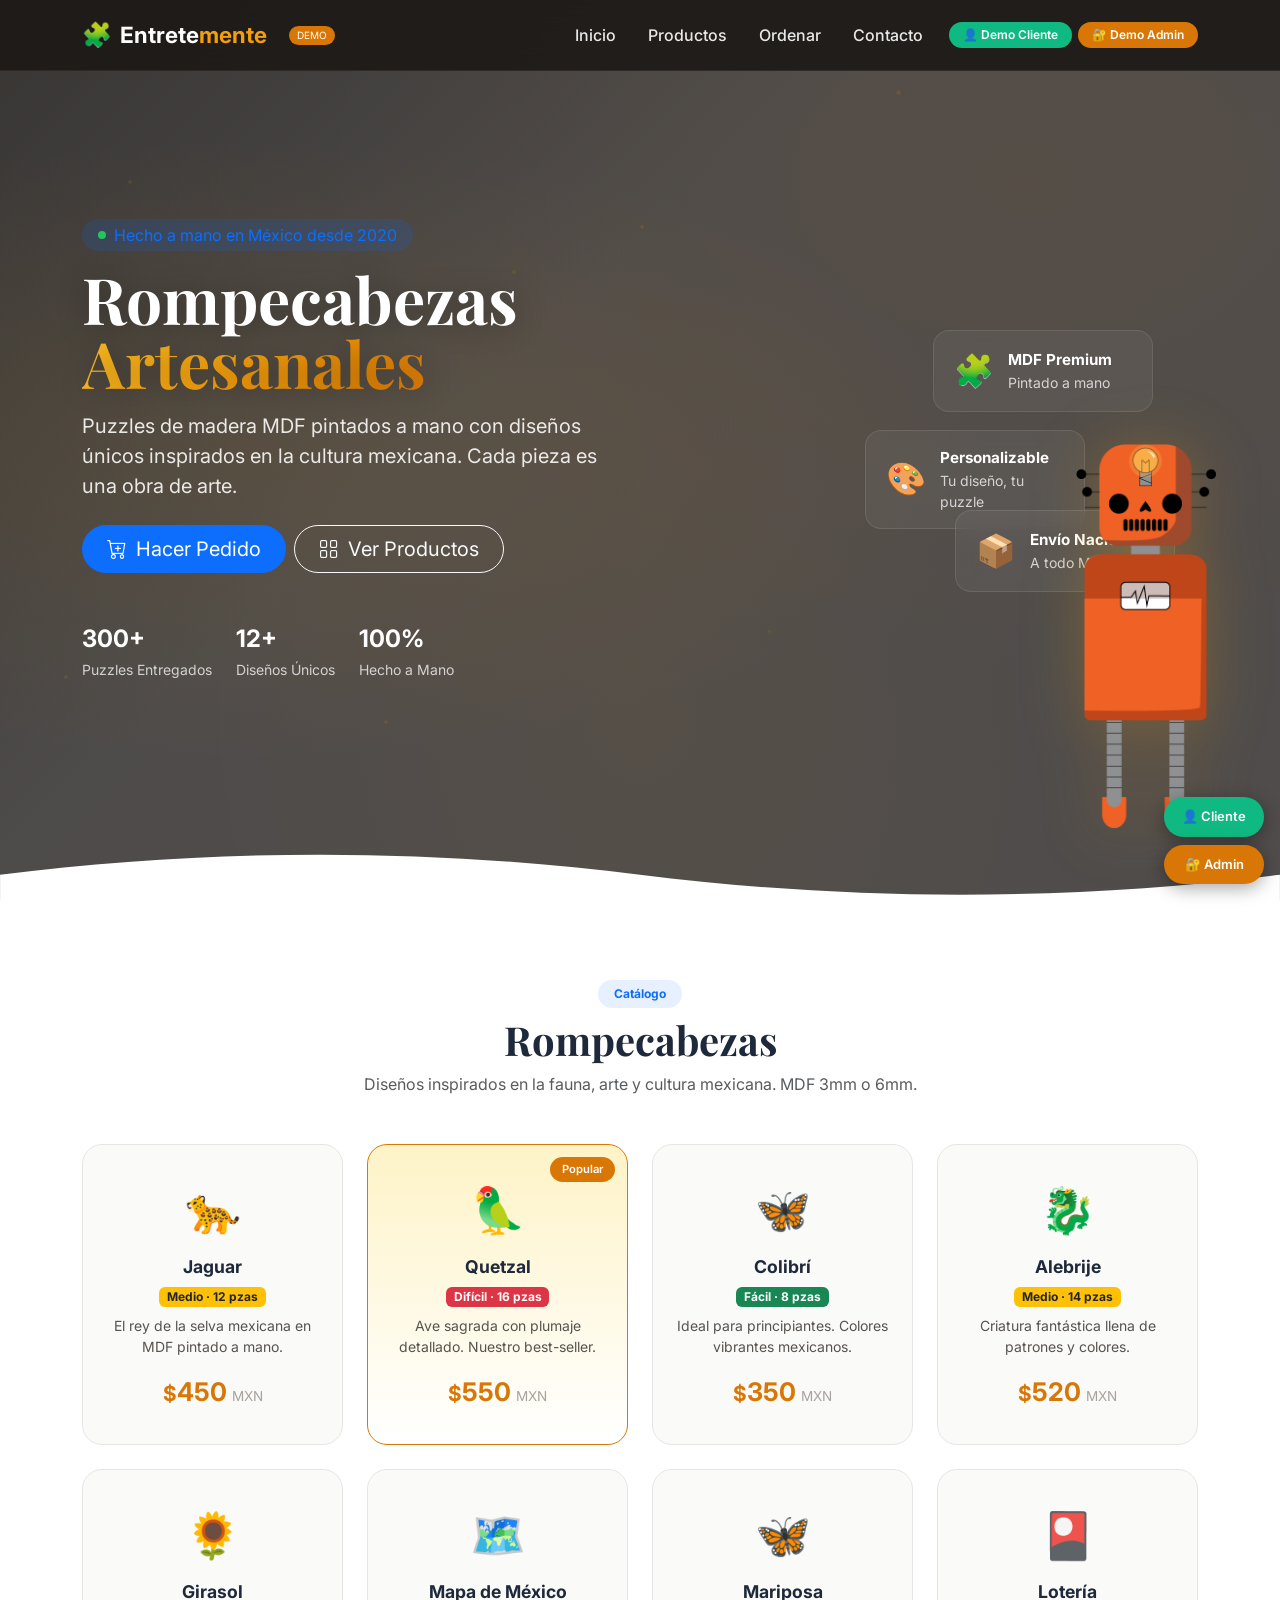
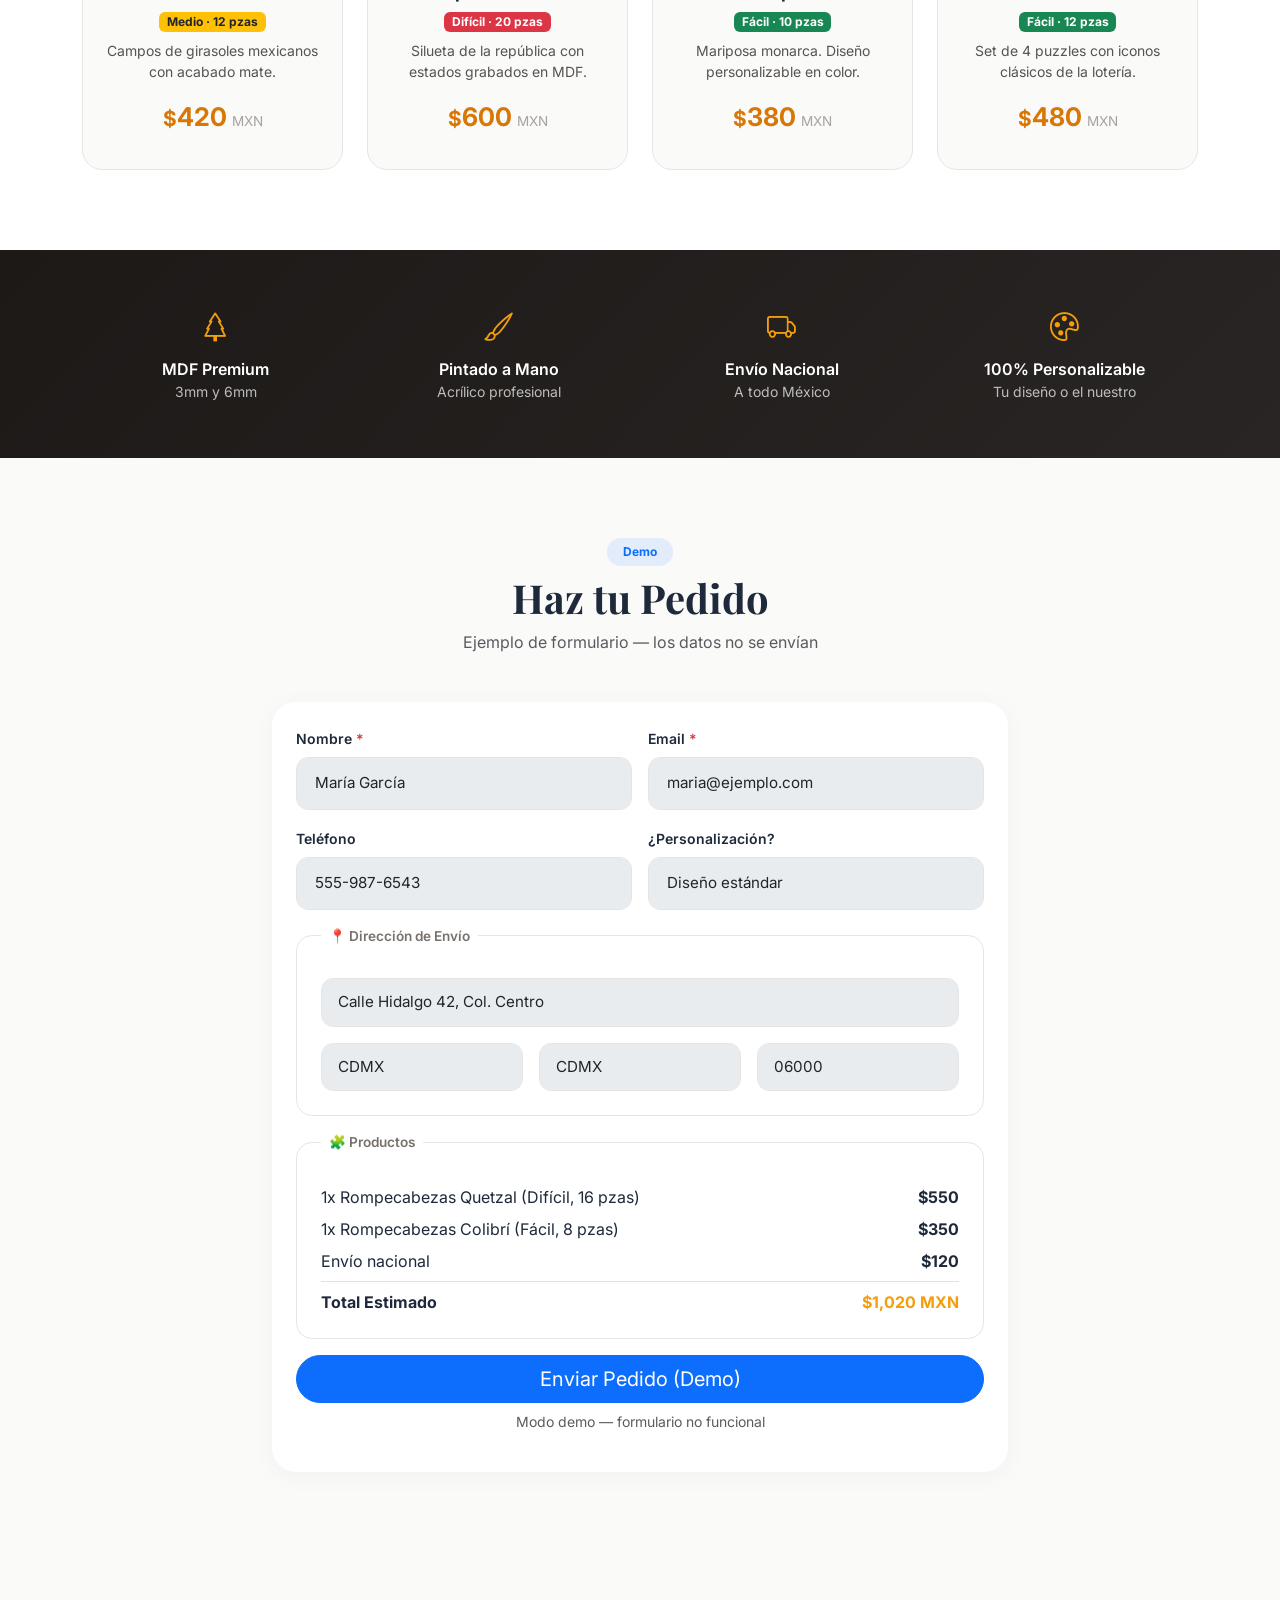
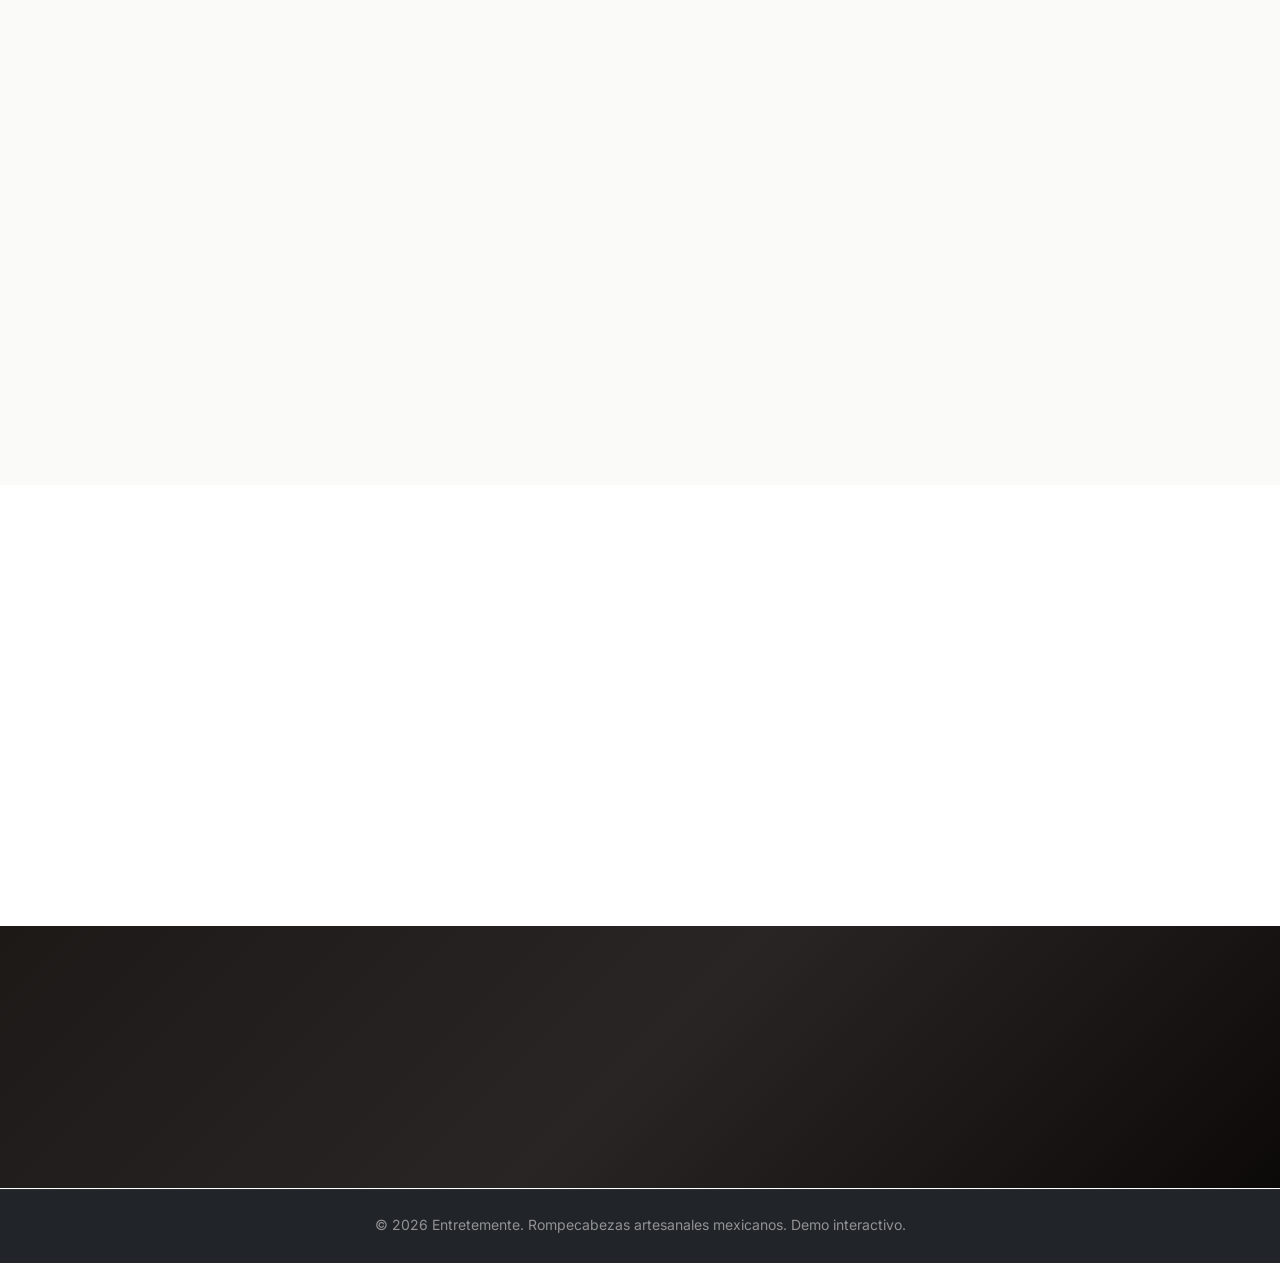
==== commit 1d26b3f2: "feat: hero Unsplash bg + floating toggle buttons + mascot reposition (responsive mobile)" ====
--- a/rafa-ecommerce/index.html
+++ b/rafa-ecommerce/index.html
@@ -88,17 +88,23 @@
           <div class="hero-card hero-card-1"><div class="hero-card-icon">🧩</div><div class="hero-card-text"><div class="fw-bold">MDF Premium</div><div class="small text-white-50">Pintado a mano</div></div></div>
           <div class="hero-card hero-card-2"><div class="hero-card-icon">🎨</div><div class="hero-card-text"><div class="fw-bold">Personalizable</div><div class="small text-white-50">Tu diseño, tu puzzle</div></div></div>
           <div class="hero-card hero-card-3"><div class="hero-card-icon">📦</div><div class="hero-card-text"><div class="fw-bold">Envío Nacional</div><div class="small text-white-50">A todo México</div></div></div>
-          <div class="hero-mascot" id="heroMascot">
-            <img src="mascot.png" alt="Mascot Entretemente" class="mascot-img">
-          </div>
         </div>
       </div>
     </div>
   </div>
+  <div class="hero-mascot" id="heroMascot">
+    <img src="mascot.png" alt="Mascot Entretemente" class="mascot-img">
+  </div>
   <div class="hero-wave"><svg viewBox="0 0 1440 60" fill="none"><path d="M0 60V30C240 0 480 0 720 30C960 60 1200 60 1440 30V60H0Z" fill="white"/></svg></div>
 </section>
 
-<!-- ===== PRODUCTS ===== -->
+<!-- ===== FLOATING MODE TOGGLES ===== -->
+<div id="floatToggles" class="float-toggles">
+  <button class="float-btn float-btn-client" onclick="loginDemo('cliente')">👤 Cliente</button>
+  <button class="float-btn float-btn-admin" onclick="loginDemo('admin')">🔐 Admin</button>
+  <button class="float-btn float-btn-out d-none" id="floatLogout" onclick="logoutDemo()">✕ Salir</button>
+</div>
+
 <section id="products" class="section-products">
   <div class="container">
     <div class="text-center mb-5">
@@ -217,10 +223,10 @@
   </div>
   <div class="container py-4">
     <div class="row g-3 mb-4">
-      <div class="col-md-3"><div class="admin-stat"><div class="lbl">🧩 Pedidos Totales</div><div class="val">156</div></div></div>
-      <div class="col-md-3"><div class="admin-stat"><div class="lbl">💰 Revenue</div><div class="val">$72,840</div></div></div>
-      <div class="col-md-3"><div class="admin-stat"><div class="lbl">👥 Clientes</div><div class="val">63</div></div></div>
-      <div class="col-md-3"><div class="admin-stat"><div class="lbl">⏳ Pendientes</div><div class="val">8</div></div></div>
+      <div class="col-sm-6 col-md-3"><div class="admin-stat"><div class="lbl">🧩 Pedidos Totales</div><div class="val">156</div></div></div>
+      <div class="col-sm-6 col-md-3"><div class="admin-stat"><div class="lbl">💰 Revenue</div><div class="val">$72,840</div></div></div>
+      <div class="col-sm-6 col-md-3"><div class="admin-stat"><div class="lbl">👥 Clientes</div><div class="val">63</div></div></div>
+      <div class="col-sm-6 col-md-3"><div class="admin-stat"><div class="lbl">⏳ Pendientes</div><div class="val">8</div></div></div>
     </div>
     <div class="table-responsive mb-4">
       <table class="table table-dark table-hover align-middle" style="--bs-table-bg:#292524;border-radius:12px;overflow:hidden">
@@ -242,10 +248,10 @@
 
     <h6 class="mb-3 text-white-50">⚙️ Funcionalidades del Sistema</h6>
     <div class="row g-3 mb-3">
-      <div class="col-md-3"><div class="admin-feat-card" onclick="showAdminFeature('products')"><div class="admin-feat-icon">🧩</div><div class="admin-feat-title">Catálogo de Productos</div><div class="admin-feat-desc">Crear, editar y eliminar productos. Cargar imágenes, definir precios, categorías, dificultad y stock.</div><span class="badge bg-primary bg-opacity-15 text-primary rounded-pill">Clic para detalles</span></div></div>
-      <div class="col-md-3"><div class="admin-feat-card" onclick="showAdminFeature('custom')"><div class="admin-feat-icon">🎨</div><div class="admin-feat-title">Contenido Personalizado</div><div class="admin-feat-desc">Clientes suben sus imágenes, eligen colores y escriben instrucciones. Vista previa antes de producir.</div><span class="badge bg-primary bg-opacity-15 text-primary rounded-pill">Clic para detalles</span></div></div>
-      <div class="col-md-3"><div class="admin-feat-card" onclick="showAdminFeature('supervisors')"><div class="admin-feat-icon">👥</div><div class="admin-feat-title">Supervisores y Staff</div><div class="admin-feat-desc">Crear cuentas de supervisor, asignar pedidos, ver métricas por artesano y gestionar permisos.</div><span class="badge bg-primary bg-opacity-15 text-primary rounded-pill">Clic para detalles</span></div></div>
-      <div class="col-md-3"><div class="admin-feat-card" onclick="showAdminFeature('customers')"><div class="admin-feat-icon">👤</div><div class="admin-feat-title">Gestión de Clientes</div><div class="admin-feat-desc">Ver perfil completo, historial de pedidos, direcciones guardadas, notas internas por cliente.</div><span class="badge bg-primary bg-opacity-15 text-primary rounded-pill">Clic para detalles</span></div></div>
+      <div class="col-sm-6 col-md-3"><div class="admin-feat-card" onclick="showAdminFeature('products')"><div class="admin-feat-icon">🧩</div><div class="admin-feat-title">Catálogo de Productos</div><div class="admin-feat-desc">Crear, editar y eliminar productos. Cargar imágenes, definir precios, categorías, dificultad y stock.</div><span class="badge bg-primary bg-opacity-15 text-primary rounded-pill">Clic para detalles</span></div></div>
+      <div class="col-sm-6 col-md-3"><div class="admin-feat-card" onclick="showAdminFeature('custom')"><div class="admin-feat-icon">🎨</div><div class="admin-feat-title">Contenido Personalizado</div><div class="admin-feat-desc">Clientes suben sus imágenes, eligen colores y escriben instrucciones. Vista previa antes de producir.</div><span class="badge bg-primary bg-opacity-15 text-primary rounded-pill">Clic para detalles</span></div></div>
+      <div class="col-sm-6 col-md-3"><div class="admin-feat-card" onclick="showAdminFeature('supervisors')"><div class="admin-feat-icon">👥</div><div class="admin-feat-title">Supervisores y Staff</div><div class="admin-feat-desc">Crear cuentas de supervisor, asignar pedidos, ver métricas por artesano y gestionar permisos.</div><span class="badge bg-primary bg-opacity-15 text-primary rounded-pill">Clic para detalles</span></div></div>
+      <div class="col-sm-6 col-md-3"><div class="admin-feat-card" onclick="showAdminFeature('customers')"><div class="admin-feat-icon">👤</div><div class="admin-feat-title">Gestión de Clientes</div><div class="admin-feat-desc">Ver perfil completo, historial de pedidos, direcciones guardadas, notas internas por cliente.</div><span class="badge bg-primary bg-opacity-15 text-primary rounded-pill">Clic para detalles</span></div></div>
     </div>
   </div>
 </div>
@@ -292,11 +298,15 @@
   if (role === 'admin') { document.body.classList.add('show-admin'); }
   document.getElementById('demoButtons').classList.add('d-none');
   document.getElementById('logoutBtn').classList.remove('d-none');
+  var ft = document.getElementById('floatToggles');
+  if (ft) { ft.querySelector('.float-btn-client').classList.add('d-none'); ft.querySelector('.float-btn-admin').classList.add('d-none'); ft.querySelector('.float-btn-out').classList.remove('d-none'); }
 }
 function logoutDemo() {
   document.body.classList.remove('show-admin');
   document.getElementById('demoButtons').classList.remove('d-none');
   document.getElementById('logoutBtn').classList.add('d-none');
+  var ft = document.getElementById('floatToggles');
+  if (ft) { ft.querySelector('.float-btn-client').classList.remove('d-none'); ft.querySelector('.float-btn-admin').classList.remove('d-none'); ft.querySelector('.float-btn-out').classList.add('d-none'); }
 }
 function showAdminInfo(action) {
   const t = document.getElementById('adminActionTitle');
--- a/rafa-ecommerce/style.css
+++ b/rafa-ecommerce/style.css
@@ -88,7 +88,9 @@
    ============================== */
 .hero-section {
   position: relative;
-  background: linear-gradient(135deg, var(--darker) 0%, var(--dark) 40%, #292524 100%);
+  background: 
+    linear-gradient(135deg, rgba(28,25,23,0.88) 0%, rgba(28,25,23,0.78) 40%, rgba(41,37,36,0.82) 100%),
+    url('https://images.unsplash.com/photo-1611765083444-d6a6e4ecbf53?auto=format&fit=crop&w=1920&q=80') center/cover no-repeat;
   overflow: hidden;
   min-height: 100vh;
   display: flex;
@@ -181,8 +183,8 @@
 
 .hero-mascot {
   position: absolute;
-  bottom: 2%;
-  left: -10%;
+  bottom: 8%;
+  right: 5%;
   animation: mascotFloat 4s ease-in-out infinite;
   filter: drop-shadow(0 4px 30px rgba(245,158,11,0.25));
   z-index: 3;
@@ -517,6 +519,40 @@
 }
 
 /* ==============================
+   FLOATING MODE TOGGLES
+   ============================== */
+.float-toggles {
+  position: fixed;
+  bottom: 16px;
+  right: 16px;
+  z-index: 9998;
+  display: flex;
+  flex-direction: column;
+  gap: 8px;
+}
+
+.float-btn {
+  border: none;
+  border-radius: 22px;
+  padding: 10px 18px;
+  font-size: 13px;
+  font-weight: 600;
+  cursor: pointer;
+  color: #fff;
+  box-shadow: 0 4px 18px rgba(0,0,0,0.35);
+  transition: all .2s;
+  white-space: nowrap;
+  text-align: center;
+}
+
+.float-btn-client { background: #10b981; }
+.float-btn-client:hover { background: #059669; transform: scale(1.05); }
+.float-btn-admin { background: #d97706; }
+.float-btn-admin:hover { background: #b45309; transform: scale(1.05); }
+.float-btn-out { background: #ef4444; }
+.float-btn-out:hover { background: #dc2626; transform: scale(1.05); }
+
+/* ==============================
    FOOTER
    ============================== */
 footer { border-top: 1px solid rgba(255,255,255,0.05); }
@@ -555,9 +591,26 @@
   .contact-item-card { min-width: 120px; padding: 16px 20px; }
   .display-6 { font-size: 1.5rem !important; }
   .section-products .col-sm-6 { flex: 0 0 auto; width: 100%; }
+  .admin-stat { padding: 14px; }
+  .admin-stat .val { font-size: 20px; }
+  .admin-stat .lbl { font-size: 11px; }
+  .admin-feat-card { padding: 16px; }
+  .admin-feat-icon { font-size: 1.5rem; }
+  .admin-feat-title { font-size: 0.9rem; }
+  .admin-feat-desc { font-size: 0.78rem; }
+  .demo-btns { flex-direction: column; gap: 4px; }
+  .demo-btn { font-size: 10px; padding: 3px 10px; }
+  .hero-mascot { left: -5%; }
+  .mascot-img { width: 90px; }
+  .navbar-brand { font-size: 1rem !important; }
+  .brand-text { font-size: 1rem !important; }
+  table.table thead th, table.table tbody td { font-size: 0.75rem; white-space: nowrap; }
 }
 
 @media (max-width: 400px) {
-  .navbar-brand { font-size: 1rem !important; }
-  .brand-text { font-size: 1.1rem !important; }
-}
+  .navbar-brand { font-size: 0.85rem !important; }
+  .brand-text { font-size: 0.9rem !important; }
+  .brand-icon { font-size: 1.1rem; }
+  .hero-mascot { left: -8%; }
+  .mascot-img { width: 70px; }
+}
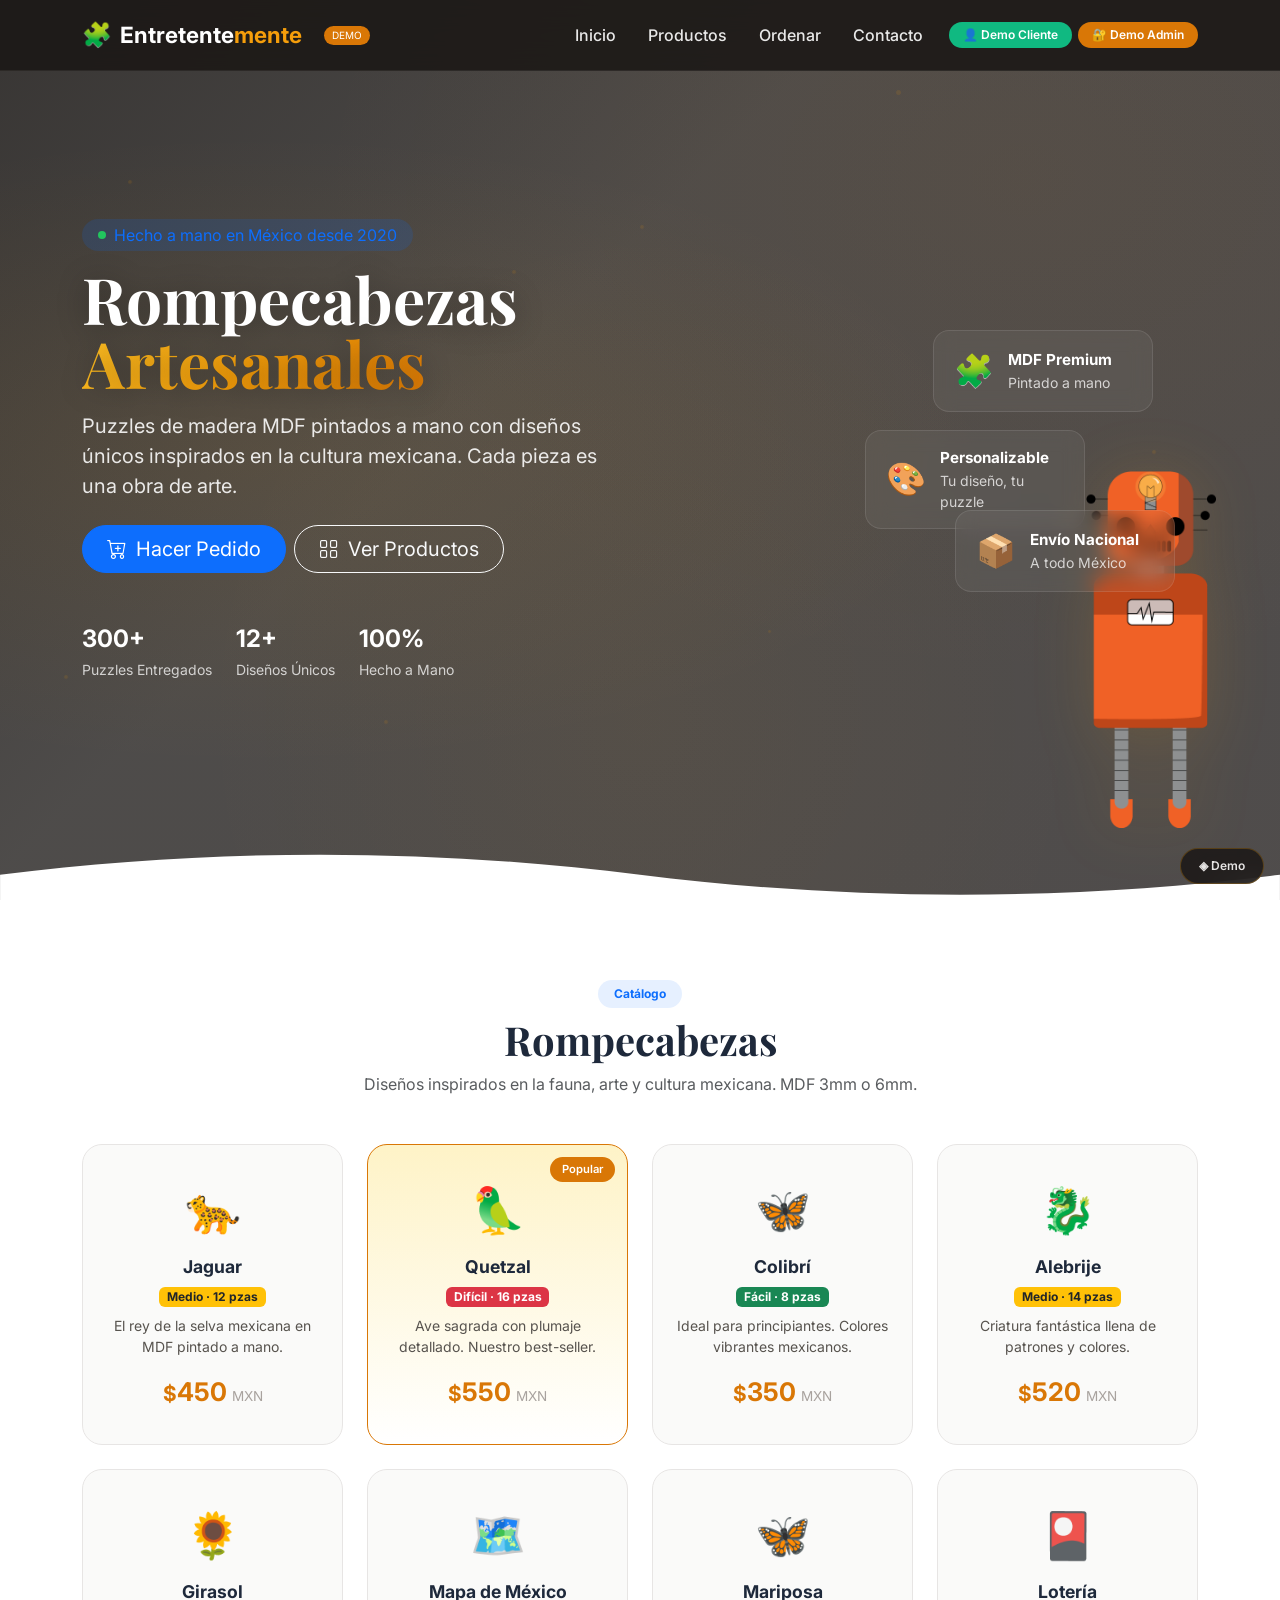
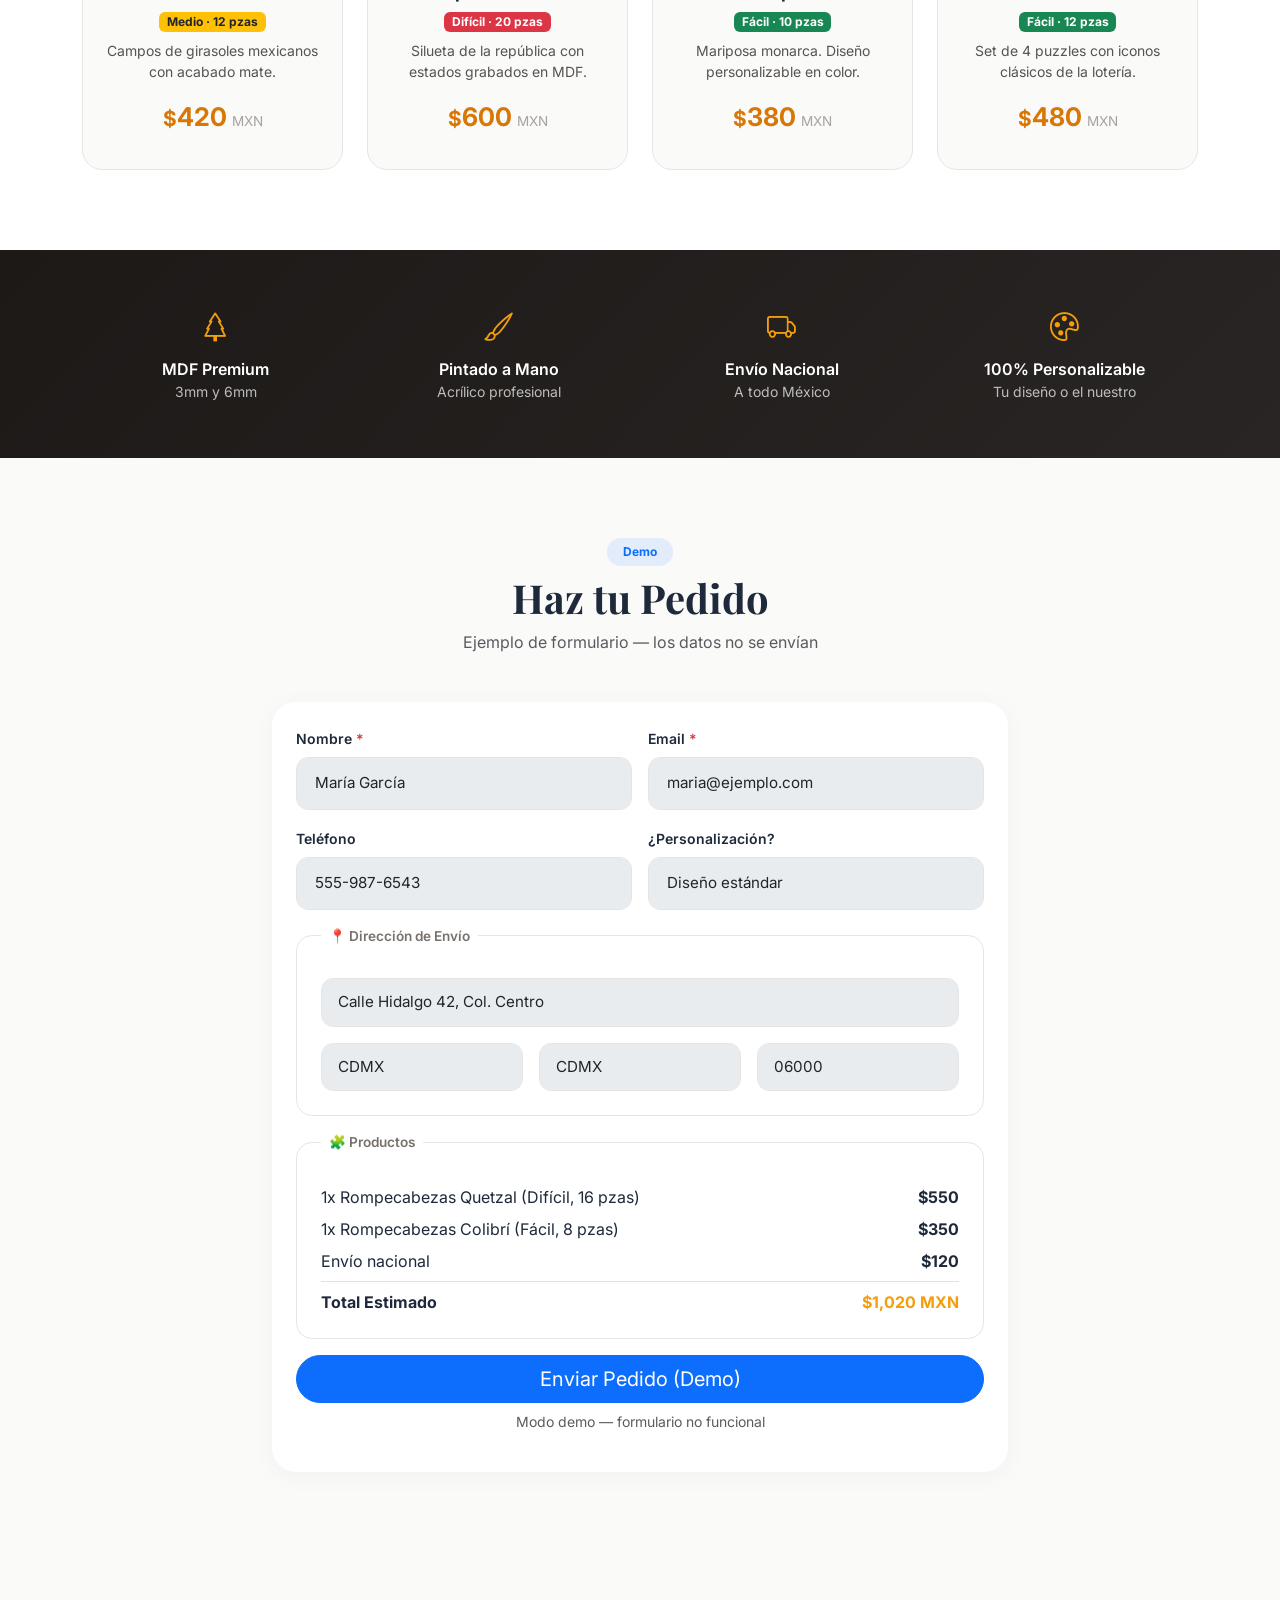
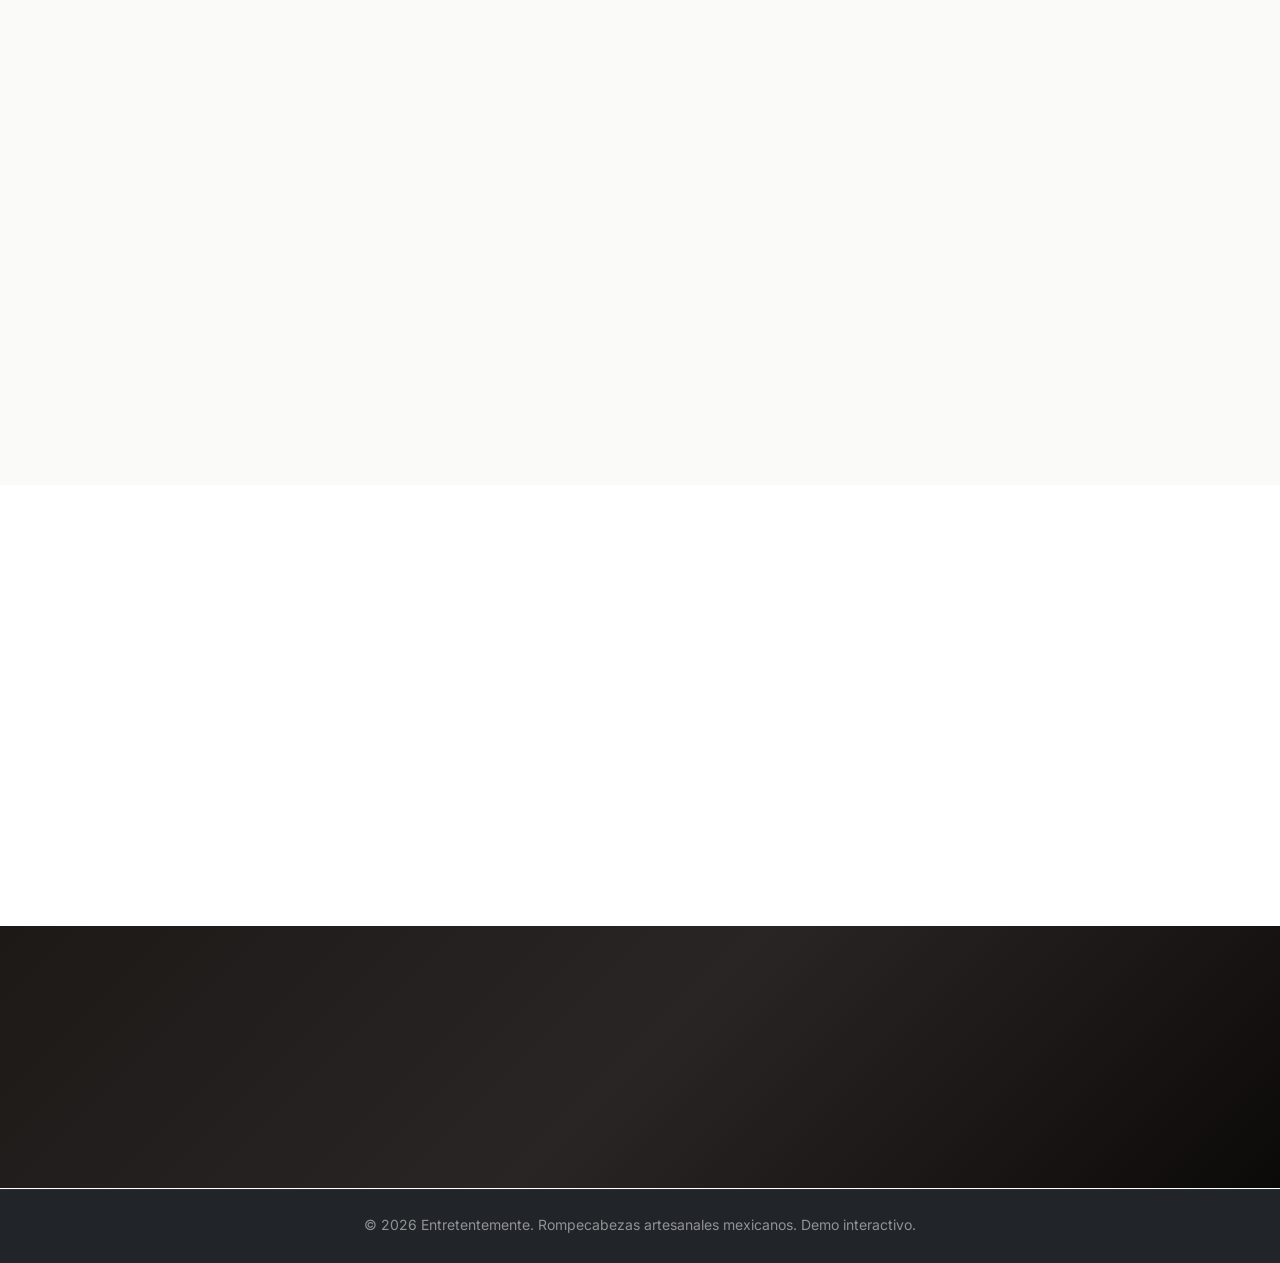
==== commit 5c66a50f: "fix: FAB compacto + mascot responsive + renombrar Entretentemente + brand link sin #home" ====
--- a/rafa-ecommerce/index.html
+++ b/rafa-ecommerce/index.html
@@ -3,7 +3,7 @@
 <head>
   <meta charset="UTF-8">
   <meta name="viewport" content="width=device-width, initial-scale=1.0">
-  <title>Entretemente — Rompecabezas Artesanales | Demo</title>
+  <title>Entretentemente — Rompecabezas Artesanales | Demo</title>
   <link rel="preconnect" href="https://fonts.googleapis.com">
   <link href="https://fonts.googleapis.com/css2?family=Inter:opsz@14..32&family=Playfair+Display:ital,wght@0,600;0,700;1,500&display=swap" rel="stylesheet">
   <link href="https://cdn.jsdelivr.net/npm/bootstrap@5.3.3/dist/css/bootstrap.min.css" rel="stylesheet">
@@ -31,9 +31,9 @@
 <!-- ===== NAVBAR ===== -->
 <nav class="navbar navbar-expand-lg navbar-dark fixed-top" id="mainNav">
   <div class="container">
-    <a class="navbar-brand fw-bold fs-4 d-flex align-items-center gap-2" href="#home">
+    <a class="navbar-brand fw-bold fs-4 d-flex align-items-center gap-2" href="." onclick="window.scrollTo({top:0,behavior:'smooth'});return false;">
       <span class="brand-icon">🧩</span>
-      <span class="brand-text">Entrete<span class="text-accent">mente</span></span>
+      <span class="brand-text">Entretente<span class="text-accent">mente</span></span>
     </a>
     <span class="demo-badge">DEMO</span>
     <button class="navbar-toggler border-0" type="button" data-bs-toggle="collapse" data-bs-target="#navMenu">
@@ -93,16 +93,20 @@
     </div>
   </div>
   <div class="hero-mascot" id="heroMascot">
-    <img src="mascot.png" alt="Mascot Entretemente" class="mascot-img">
+    <img src="mascot.png" alt="Entretentemente" class="mascot-img">
   </div>
   <div class="hero-wave"><svg viewBox="0 0 1440 60" fill="none"><path d="M0 60V30C240 0 480 0 720 30C960 60 1200 60 1440 30V60H0Z" fill="white"/></svg></div>
 </section>
 
-<!-- ===== FLOATING MODE TOGGLES ===== -->
-<div id="floatToggles" class="float-toggles">
-  <button class="float-btn float-btn-client" onclick="loginDemo('cliente')">👤 Cliente</button>
-  <button class="float-btn float-btn-admin" onclick="loginDemo('admin')">🔐 Admin</button>
-  <button class="float-btn float-btn-out d-none" id="floatLogout" onclick="logoutDemo()">✕ Salir</button>
+<!-- ===== FLOATING DEMO TOGGLE ===== -->
+<div class="demo-fab" id="demoFab">
+  <button class="fab-main" id="fabMain" onclick="toggleFab()">
+    <span class="fab-label" id="fabLabel">◈ Demo</span>
+  </button>
+  <div class="fab-menu" id="fabMenu">
+    <button class="fab-opt fab-client" onclick="loginDemo('cliente')">👤 Ver como Cliente</button>
+    <button class="fab-opt fab-admin" onclick="loginDemo('admin')">🔐 Ver como Admin</button>
+  </div>
 </div>
 
 <section id="products" class="section-products">
@@ -217,7 +221,7 @@
 <div id="adminPanel">
   <div style="background:#1c1917;padding:12px 0;color:#fff">
     <div class="container d-flex justify-content-between align-items-center">
-      <span><strong>🧩 Entretemente — Admin Panel</strong> <span class="demo-badge">Demo</span></span>
+      <span><strong>🧩 Entretentemente — Admin Panel</strong> <span class="demo-badge">Demo</span></span>
       <button class="demo-btn demo-btn-out" onclick="logoutDemo()">✕ Salir</button>
     </div>
   </div>
@@ -258,7 +262,7 @@
 
 <!-- ===== FOOTER ===== -->
 <footer class="bg-dark text-white-50 text-center py-4">
-  <div class="container"><p class="mb-1 small">&copy; 2026 Entretemente. Rompecabezas artesanales mexicanos. Demo interactivo.</p></div>
+  <div class="container"><p class="mb-1 small">&copy; 2026 Entretentemente. Rompecabezas artesanales mexicanos. Demo interactivo.</p></div>
 </footer>
 
 <!-- ===== MODALS ===== -->
@@ -298,15 +302,26 @@
   if (role === 'admin') { document.body.classList.add('show-admin'); }
   document.getElementById('demoButtons').classList.add('d-none');
   document.getElementById('logoutBtn').classList.remove('d-none');
-  var ft = document.getElementById('floatToggles');
-  if (ft) { ft.querySelector('.float-btn-client').classList.add('d-none'); ft.querySelector('.float-btn-admin').classList.add('d-none'); ft.querySelector('.float-btn-out').classList.remove('d-none'); }
+  var f = document.getElementById('fabLabel');
+  var m = document.getElementById('fabMenu');
+  if (f) { f.textContent = role === 'admin' ? '◈ Admin' : '◈ Cliente'; }
+  if (m) m.classList.remove('show');
 }
 function logoutDemo() {
   document.body.classList.remove('show-admin');
   document.getElementById('demoButtons').classList.remove('d-none');
   document.getElementById('logoutBtn').classList.add('d-none');
-  var ft = document.getElementById('floatToggles');
-  if (ft) { ft.querySelector('.float-btn-client').classList.remove('d-none'); ft.querySelector('.float-btn-admin').classList.remove('d-none'); ft.querySelector('.float-btn-out').classList.add('d-none'); }
+  var f = document.getElementById('fabLabel');
+  var m = document.getElementById('fabMenu');
+  if (f) f.textContent = '◈ Demo';
+  if (m) m.classList.remove('show');
+}
+function toggleFab() {
+  if (document.getElementById('logoutBtn').classList.contains('d-none')) {
+    document.getElementById('fabMenu').classList.toggle('show');
+  } else {
+    logoutDemo();
+  }
 }
 function showAdminInfo(action) {
   const t = document.getElementById('adminActionTitle');
@@ -361,6 +376,13 @@
   });
   v.addEventListener('mouseleave', () => c.forEach(card => { card.style.setProperty('--mx', '0px'); card.style.setProperty('--my', '0px'); }));
 })();
+// Close FAB menu on outside click
+document.addEventListener('click', function(e) {
+  var fab = document.getElementById('demoFab');
+  if (fab && !fab.contains(e.target)) {
+    document.getElementById('fabMenu').classList.remove('show');
+  }
+});
 </script>
 </body>
 </html>
--- a/rafa-ecommerce/style.css
+++ b/rafa-ecommerce/style.css
@@ -186,13 +186,13 @@
   bottom: 8%;
   right: 5%;
   animation: mascotFloat 4s ease-in-out infinite;
-  filter: drop-shadow(0 4px 30px rgba(245,158,11,0.25));
-  z-index: 3;
+  filter: drop-shadow(0 4px 30px rgba(245,158,11,0.15));
+  z-index: 1;
   pointer-events: none;
 }
 
 .mascot-img {
-  width: 140px;
+  width: 130px;
   height: auto;
 }
 
@@ -519,38 +519,74 @@
 }
 
 /* ==============================
-   FLOATING MODE TOGGLES
-   ============================== */
-.float-toggles {
+   FLOATING DEMO FAB
+   ============================== */
+.demo-fab {
   position: fixed;
   bottom: 16px;
   right: 16px;
   z-index: 9998;
   display: flex;
   flex-direction: column;
-  gap: 8px;
-}
-
-.float-btn {
-  border: none;
-  border-radius: 22px;
-  padding: 10px 18px;
-  font-size: 13px;
+  align-items: flex-end;
+  gap: 6px;
+}
+
+.fab-main {
+  background: rgba(28,25,23,0.88);
+  backdrop-filter: blur(10px);
+  -webkit-backdrop-filter: blur(10px);
+  border: 1px solid rgba(245,158,11,0.25);
+  color: #e7e5e4;
+  border-radius: 24px;
+  padding: 8px 18px;
+  font-size: 12px;
   font-weight: 600;
   cursor: pointer;
-  color: #fff;
-  box-shadow: 0 4px 18px rgba(0,0,0,0.35);
   transition: all .2s;
   white-space: nowrap;
-  text-align: center;
-}
-
-.float-btn-client { background: #10b981; }
-.float-btn-client:hover { background: #059669; transform: scale(1.05); }
-.float-btn-admin { background: #d97706; }
-.float-btn-admin:hover { background: #b45309; transform: scale(1.05); }
-.float-btn-out { background: #ef4444; }
-.float-btn-out:hover { background: #dc2626; transform: scale(1.05); }
+  font-family: inherit;
+}
+
+.fab-main:hover {
+  background: rgba(28,25,23,0.95);
+  border-color: var(--accent);
+  box-shadow: 0 4px 20px rgba(245,158,11,0.15);
+}
+
+.fab-menu {
+  display: none;
+  flex-direction: column;
+  gap: 4px;
+  background: rgba(28,25,23,0.92);
+  backdrop-filter: blur(12px);
+  -webkit-backdrop-filter: blur(12px);
+  border: 1px solid rgba(245,158,11,0.2);
+  border-radius: 14px;
+  padding: 6px;
+  box-shadow: 0 8px 32px rgba(0,0,0,0.4);
+}
+
+.fab-menu.show { display: flex; }
+
+.fab-opt {
+  border: none;
+  background: transparent;
+  color: #d6d3d1;
+  padding: 8px 16px;
+  border-radius: 10px;
+  font-size: 12px;
+  font-weight: 500;
+  cursor: pointer;
+  text-align: left;
+  white-space: nowrap;
+  transition: all .15s;
+  font-family: inherit;
+}
+
+.fab-opt:hover { background: rgba(245,158,11,0.15); color: #fff; }
+.fab-client:hover { background: rgba(16,185,129,0.2); }
+.fab-admin:hover { background: rgba(217,119,6,0.2); }
 
 /* ==============================
    FOOTER
@@ -600,10 +636,13 @@
   .admin-feat-desc { font-size: 0.78rem; }
   .demo-btns { flex-direction: column; gap: 4px; }
   .demo-btn { font-size: 10px; padding: 3px 10px; }
-  .hero-mascot { left: -5%; }
-  .mascot-img { width: 90px; }
+  .hero-mascot { right: 2%; bottom: 4%; }
+  .mascot-img { width: 80px; }
   .navbar-brand { font-size: 1rem !important; }
   .brand-text { font-size: 1rem !important; }
+  .demo-fab { bottom: 10px; right: 10px; }
+  .fab-main { padding: 6px 14px; font-size: 11px; }
+  .fab-opt { padding: 7px 14px; font-size: 11px; }
   table.table thead th, table.table tbody td { font-size: 0.75rem; white-space: nowrap; }
 }
 
@@ -611,6 +650,9 @@
   .navbar-brand { font-size: 0.85rem !important; }
   .brand-text { font-size: 0.9rem !important; }
   .brand-icon { font-size: 1.1rem; }
-  .hero-mascot { left: -8%; }
-  .mascot-img { width: 70px; }
-}
+  .hero-mascot { right: 0; bottom: 2%; }
+  .mascot-img { width: 55px; opacity: 0.75; }
+  .demo-fab { bottom: 8px; right: 8px; }
+  .fab-main { padding: 6px 12px; font-size: 10px; border-radius: 20px; }
+  .fab-opt { padding: 6px 12px; font-size: 10px; }
+}
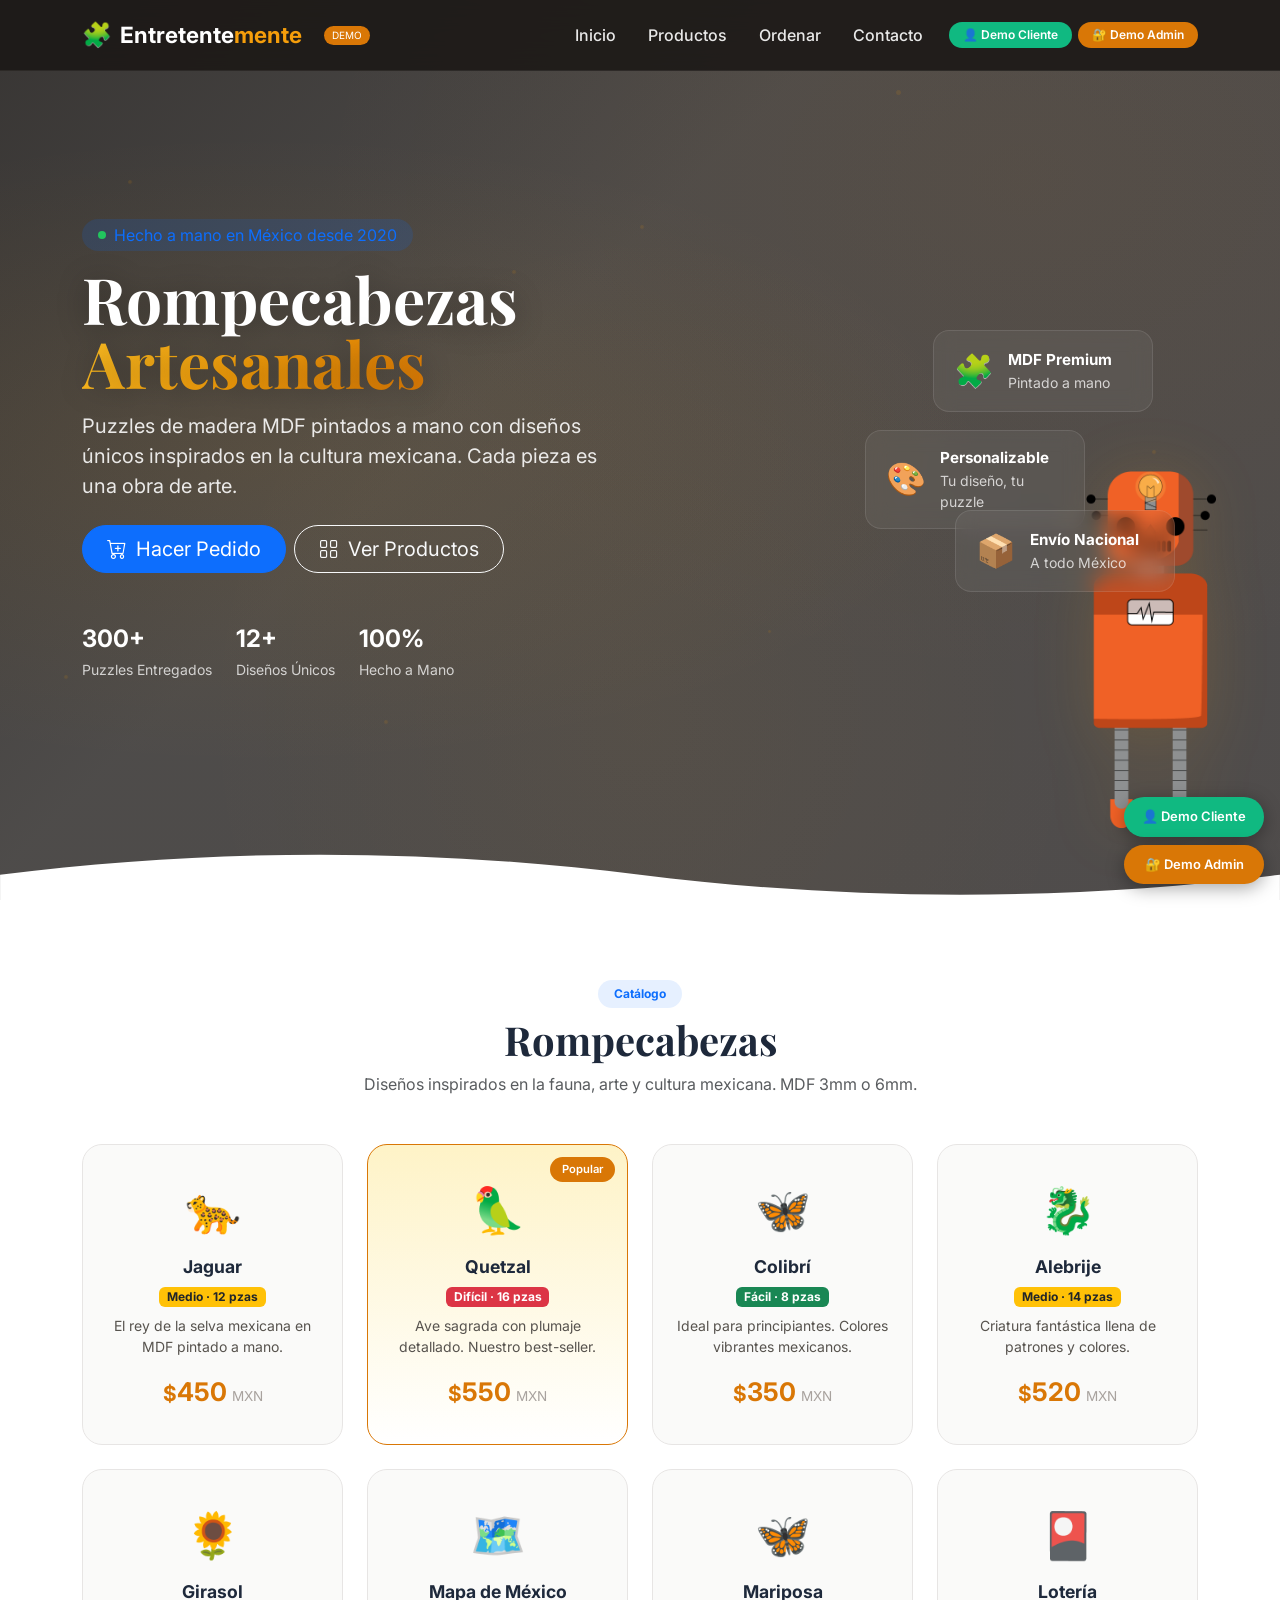
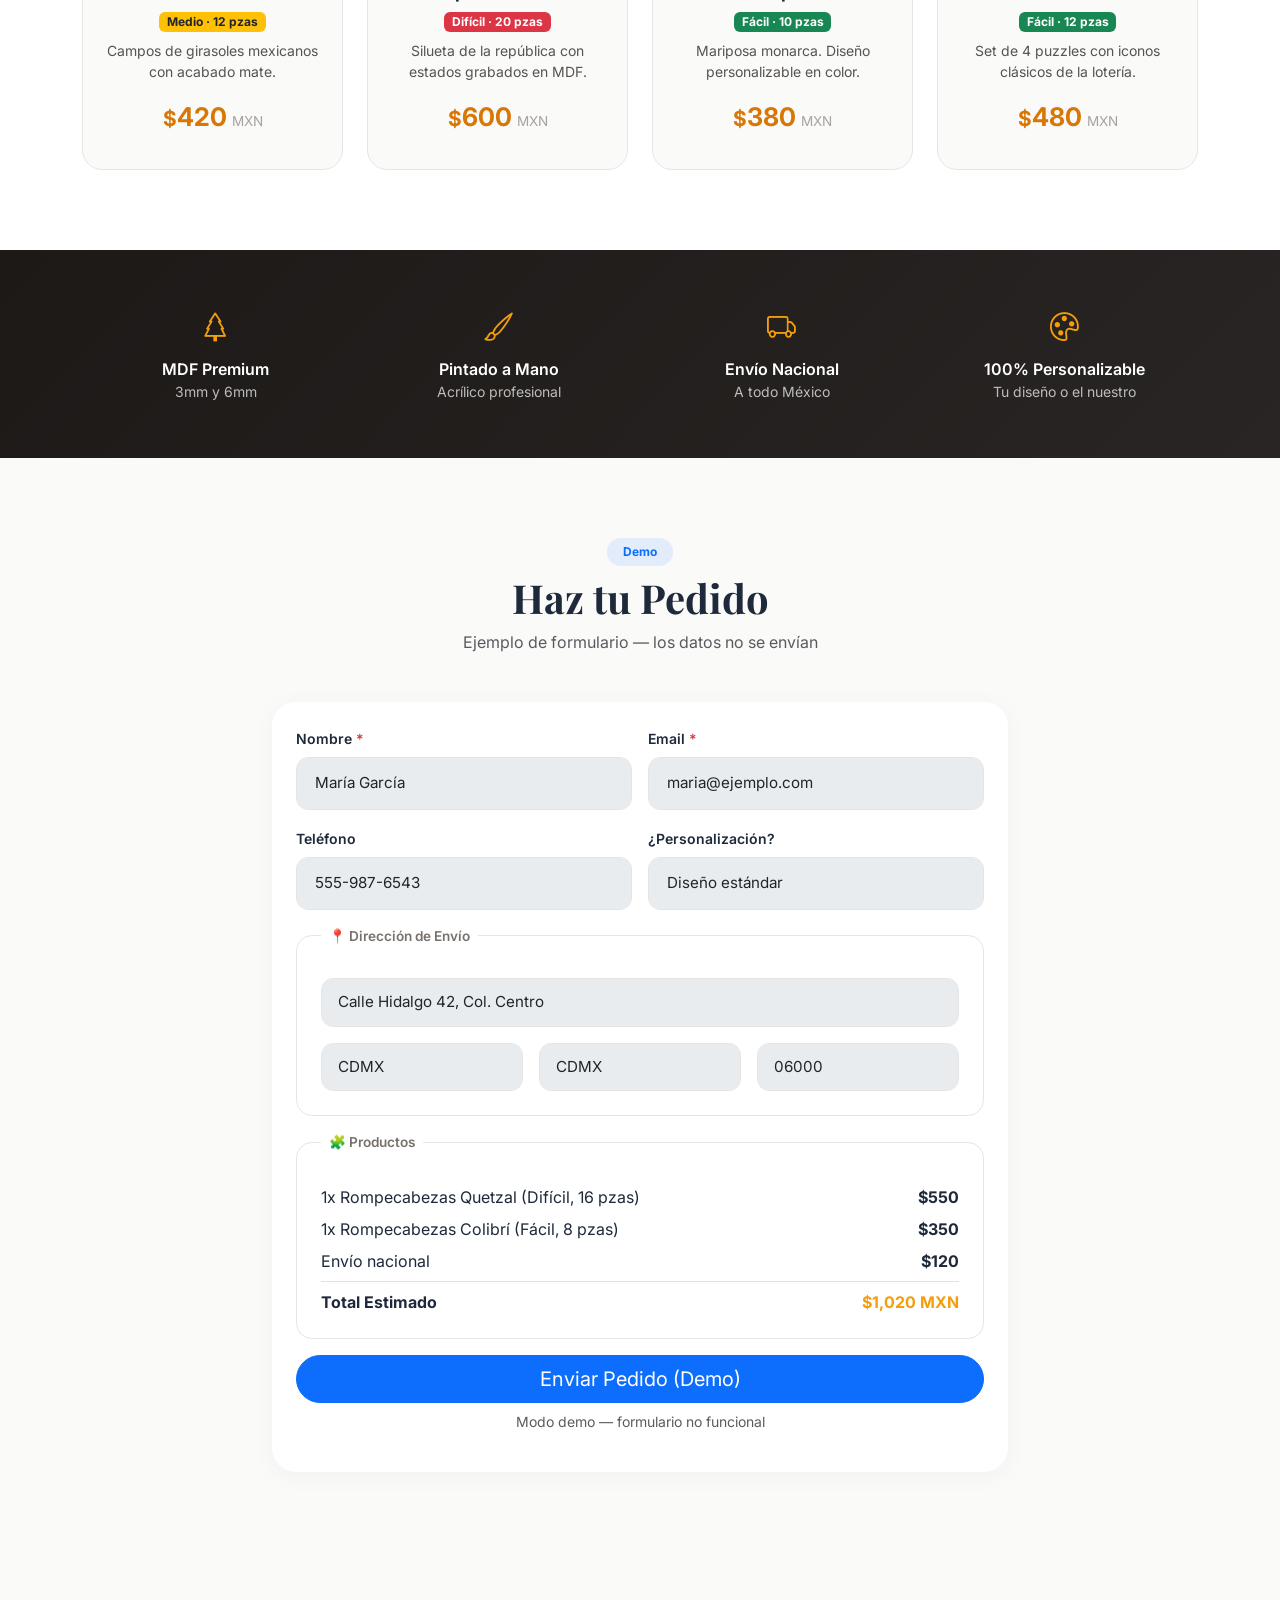
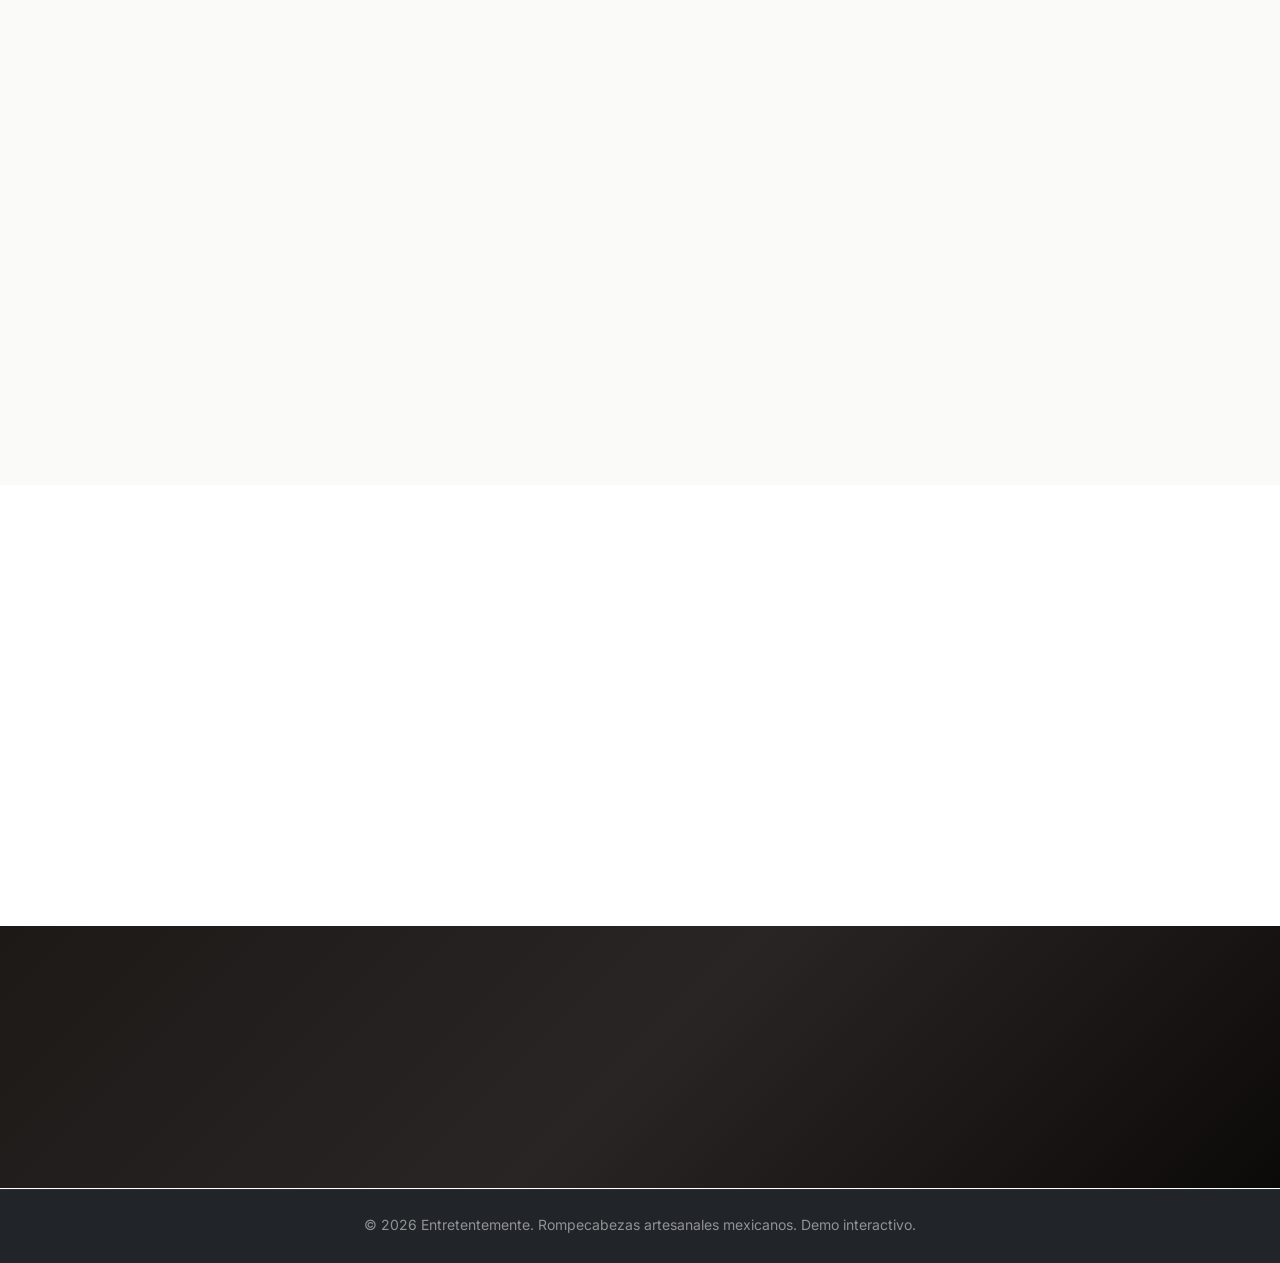
==== commit 7773e33d: "fix: restore colored pill buttons + mascot responsive + Entretentemente + clean URL" ====
--- a/rafa-ecommerce/index.html
+++ b/rafa-ecommerce/index.html
@@ -98,15 +98,11 @@
   <div class="hero-wave"><svg viewBox="0 0 1440 60" fill="none"><path d="M0 60V30C240 0 480 0 720 30C960 60 1200 60 1440 30V60H0Z" fill="white"/></svg></div>
 </section>
 
-<!-- ===== FLOATING DEMO TOGGLE ===== -->
-<div class="demo-fab" id="demoFab">
-  <button class="fab-main" id="fabMain" onclick="toggleFab()">
-    <span class="fab-label" id="fabLabel">◈ Demo</span>
-  </button>
-  <div class="fab-menu" id="fabMenu">
-    <button class="fab-opt fab-client" onclick="loginDemo('cliente')">👤 Ver como Cliente</button>
-    <button class="fab-opt fab-admin" onclick="loginDemo('admin')">🔐 Ver como Admin</button>
-  </div>
+<!-- ===== FLOATING MODE TOGGLES ===== -->
+<div id="floatToggles" class="float-toggles">
+  <button class="float-btn float-btn-client" onclick="loginDemo('cliente')">👤 Demo Cliente</button>
+  <button class="float-btn float-btn-admin" onclick="loginDemo('admin')">🔐 Demo Admin</button>
+  <button class="float-btn float-btn-out d-none" id="floatLogout" onclick="logoutDemo()">✕ Salir</button>
 </div>
 
 <section id="products" class="section-products">
@@ -302,26 +298,15 @@
   if (role === 'admin') { document.body.classList.add('show-admin'); }
   document.getElementById('demoButtons').classList.add('d-none');
   document.getElementById('logoutBtn').classList.remove('d-none');
-  var f = document.getElementById('fabLabel');
-  var m = document.getElementById('fabMenu');
-  if (f) { f.textContent = role === 'admin' ? '◈ Admin' : '◈ Cliente'; }
-  if (m) m.classList.remove('show');
+  var ft = document.getElementById('floatToggles');
+  if (ft) { ft.querySelector('.float-btn-client').classList.add('d-none'); ft.querySelector('.float-btn-admin').classList.add('d-none'); ft.querySelector('.float-btn-out').classList.remove('d-none'); }
 }
 function logoutDemo() {
   document.body.classList.remove('show-admin');
   document.getElementById('demoButtons').classList.remove('d-none');
   document.getElementById('logoutBtn').classList.add('d-none');
-  var f = document.getElementById('fabLabel');
-  var m = document.getElementById('fabMenu');
-  if (f) f.textContent = '◈ Demo';
-  if (m) m.classList.remove('show');
-}
-function toggleFab() {
-  if (document.getElementById('logoutBtn').classList.contains('d-none')) {
-    document.getElementById('fabMenu').classList.toggle('show');
-  } else {
-    logoutDemo();
-  }
+  var ft = document.getElementById('floatToggles');
+  if (ft) { ft.querySelector('.float-btn-client').classList.remove('d-none'); ft.querySelector('.float-btn-admin').classList.remove('d-none'); ft.querySelector('.float-btn-out').classList.add('d-none'); }
 }
 function showAdminInfo(action) {
   const t = document.getElementById('adminActionTitle');
@@ -376,13 +361,6 @@
   });
   v.addEventListener('mouseleave', () => c.forEach(card => { card.style.setProperty('--mx', '0px'); card.style.setProperty('--my', '0px'); }));
 })();
-// Close FAB menu on outside click
-document.addEventListener('click', function(e) {
-  var fab = document.getElementById('demoFab');
-  if (fab && !fab.contains(e.target)) {
-    document.getElementById('fabMenu').classList.remove('show');
-  }
-});
 </script>
 </body>
 </html>
--- a/rafa-ecommerce/style.css
+++ b/rafa-ecommerce/style.css
@@ -519,74 +519,38 @@
 }
 
 /* ==============================
-   FLOATING DEMO FAB
-   ============================== */
-.demo-fab {
+   FLOATING MODE TOGGLES
+   ============================== */
+.float-toggles {
   position: fixed;
   bottom: 16px;
   right: 16px;
   z-index: 9998;
   display: flex;
   flex-direction: column;
-  align-items: flex-end;
-  gap: 6px;
-}
-
-.fab-main {
-  background: rgba(28,25,23,0.88);
-  backdrop-filter: blur(10px);
-  -webkit-backdrop-filter: blur(10px);
-  border: 1px solid rgba(245,158,11,0.25);
-  color: #e7e5e4;
-  border-radius: 24px;
-  padding: 8px 18px;
-  font-size: 12px;
+  gap: 8px;
+}
+
+.float-btn {
+  border: none;
+  border-radius: 22px;
+  padding: 10px 18px;
+  font-size: 13px;
   font-weight: 600;
   cursor: pointer;
+  color: #fff;
+  box-shadow: 0 4px 18px rgba(0,0,0,0.35);
   transition: all .2s;
   white-space: nowrap;
-  font-family: inherit;
-}
-
-.fab-main:hover {
-  background: rgba(28,25,23,0.95);
-  border-color: var(--accent);
-  box-shadow: 0 4px 20px rgba(245,158,11,0.15);
-}
-
-.fab-menu {
-  display: none;
-  flex-direction: column;
-  gap: 4px;
-  background: rgba(28,25,23,0.92);
-  backdrop-filter: blur(12px);
-  -webkit-backdrop-filter: blur(12px);
-  border: 1px solid rgba(245,158,11,0.2);
-  border-radius: 14px;
-  padding: 6px;
-  box-shadow: 0 8px 32px rgba(0,0,0,0.4);
-}
-
-.fab-menu.show { display: flex; }
-
-.fab-opt {
-  border: none;
-  background: transparent;
-  color: #d6d3d1;
-  padding: 8px 16px;
-  border-radius: 10px;
-  font-size: 12px;
-  font-weight: 500;
-  cursor: pointer;
-  text-align: left;
-  white-space: nowrap;
-  transition: all .15s;
-  font-family: inherit;
-}
-
-.fab-opt:hover { background: rgba(245,158,11,0.15); color: #fff; }
-.fab-client:hover { background: rgba(16,185,129,0.2); }
-.fab-admin:hover { background: rgba(217,119,6,0.2); }
+  text-align: center;
+}
+
+.float-btn-client { background: #10b981; }
+.float-btn-client:hover { background: #059669; transform: scale(1.05); }
+.float-btn-admin { background: #d97706; }
+.float-btn-admin:hover { background: #b45309; transform: scale(1.05); }
+.float-btn-out { background: #ef4444; }
+.float-btn-out:hover { background: #dc2626; transform: scale(1.05); }
 
 /* ==============================
    FOOTER
@@ -640,9 +604,8 @@
   .mascot-img { width: 80px; }
   .navbar-brand { font-size: 1rem !important; }
   .brand-text { font-size: 1rem !important; }
-  .demo-fab { bottom: 10px; right: 10px; }
-  .fab-main { padding: 6px 14px; font-size: 11px; }
-  .fab-opt { padding: 7px 14px; font-size: 11px; }
+  .float-toggles { bottom: 10px; right: 10px; gap: 6px; }
+  .float-btn { padding: 8px 14px; font-size: 11px; }
   table.table thead th, table.table tbody td { font-size: 0.75rem; white-space: nowrap; }
 }
 
@@ -652,7 +615,6 @@
   .brand-icon { font-size: 1.1rem; }
   .hero-mascot { right: 0; bottom: 2%; }
   .mascot-img { width: 55px; opacity: 0.75; }
-  .demo-fab { bottom: 8px; right: 8px; }
-  .fab-main { padding: 6px 12px; font-size: 10px; border-radius: 20px; }
-  .fab-opt { padding: 6px 12px; font-size: 10px; }
-}
+  .float-toggles { bottom: 8px; right: 8px; gap: 4px; }
+  .float-btn { padding: 6px 12px; font-size: 10px; }
+}
